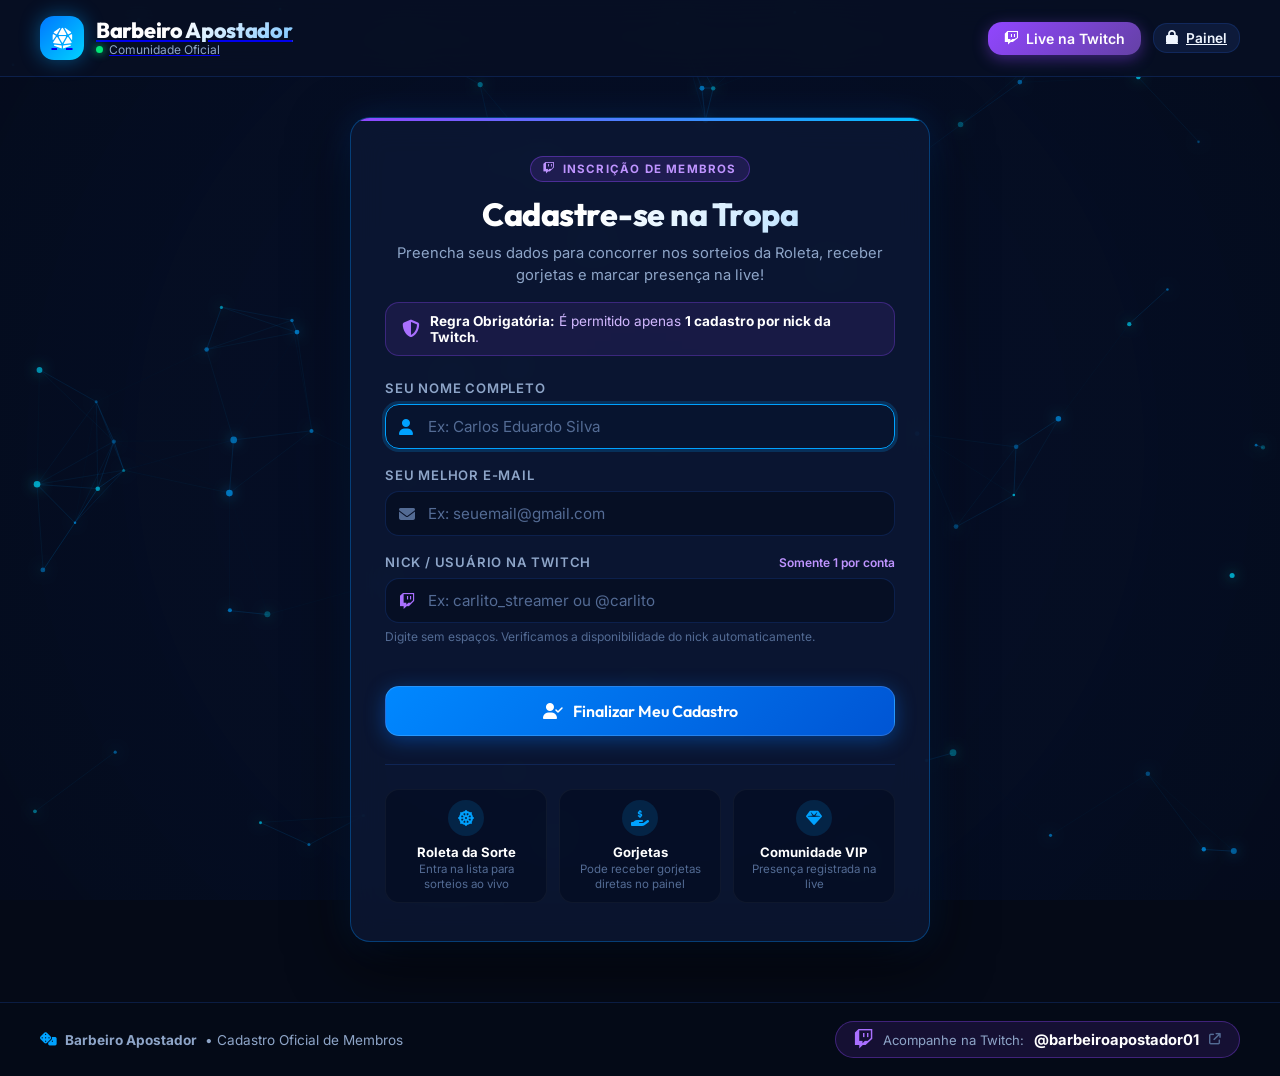
==== membros/index.html @ 8f1a39ca "feat: integracao com Supabase como banco de dados para membros" ====
<!DOCTYPE html>
<html lang="pt-BR">
<head>
  <meta charset="UTF-8" />
  <meta name="viewport" content="width=device-width, initial-scale=1.0" />
  <title>Cadastro de Membros | Barbeiro Apostador</title>
  
  <!-- Fontes do Google: Outfit & Inter -->
  <link rel="preconnect" href="https://fonts.googleapis.com">
  <link rel="preconnect" href="https://fonts.gstatic.com" crossorigin>
  <link href="https://fonts.googleapis.com/css2?family=Inter:wght@400;500;600;700&family=Outfit:wght@500;600;700;800;900&display=swap" rel="stylesheet">
  
  <!-- Ícones FontAwesome -->
  <link rel="stylesheet" href="https://cdnjs.cloudflare.com/ajax/libs/font-awesome/6.5.1/css/all.min.css" />
  
  <!-- Estilos Principais -->
  <link rel="stylesheet" href="../css/style.css" />
</head>
<body class="members-page-body">
  <!-- Canvas de Fundo Animado -->
  <canvas id="bgCanvas"></canvas>
  <canvas id="confettiCanvas"></canvas>

  <div class="members-page-wrapper">
    <!-- Header Simples e Elegante -->
    <header class="members-header">
      <div class="container members-header-content">
        <a href="../index.html" class="logo-area" title="Página Inicial">
          <div class="logo-icon">
            <i class="fa-solid fa-dice-d20"></i>
          </div>
          <div class="logo-text">
            <h1 class="logo-title">Barbeiro Apostador</h1>
            <span class="logo-status"><span class="status-dot"></span> Comunidade Oficial</span>
          </div>
        </a>

        <div class="members-header-actions">
          <a href="https://www.twitch.tv/barbeiroapostador01" target="_blank" rel="noopener noreferrer" class="btn-twitch-nav">
            <i class="fa-brands fa-twitch"></i>
            <span>Live na Twitch</span>
          </a>
          <a href="../index.html" class="btn-secondary btn-sm" title="Acessar painel administrativo">
            <i class="fa-solid fa-lock"></i>
            <span>Painel</span>
          </a>
        </div>
      </div>
    </header>

    <!-- Conteúdo Principal / Card de Cadastro -->
    <main class="container members-main-content">
      <div class="members-card-container">
        
        <div class="glass-card member-register-card">
          <div class="register-header">
            <div class="brand-badge badge-twitch">
              <i class="fa-brands fa-twitch"></i>
              <span>INSCRIÇÃO DE MEMBROS</span>
            </div>
            <h2 class="register-title">Cadastre-se na Tropa</h2>
            <p class="register-subtitle">
              Preencha seus dados para concorrer nos sorteios da Roleta, receber gorjetas e marcar presença na live!
            </p>

            <div class="twitch-rule-notice">
              <i class="fa-solid fa-shield-halved rule-icon"></i>
              <span><strong>Regra Obrigatória:</strong> É permitido apenas <strong>1 cadastro por nick da Twitch</strong>.</span>
            </div>
          </div>

          <!-- Formulário -->
          <form id="memberRegisterForm" class="member-register-form" autocomplete="off">
            <!-- Mensagem de Erro -->
            <div id="registerError" class="login-error hidden" role="alert">
              <i class="fa-solid fa-triangle-exclamation"></i>
              <span id="registerErrorText">Mensagem de erro</span>
            </div>

            <!-- Mensagem de Sucesso -->
            <div id="registerSuccess" class="register-success-box hidden" role="alert">
              <div class="success-icon-badge">
                <i class="fa-solid fa-circle-check"></i>
              </div>
              <div class="success-content">
                <h4>Cadastro Confirmado!</h4>
                <p id="registerSuccessText">Você já está cadastrado na lista de membros do Barbeiro Apostador.</p>
                <div class="registered-details" id="registeredDetails"></div>
              </div>
            </div>

            <!-- Campo Nome -->
            <div class="form-group">
              <label for="memberName">Seu Nome Completo</label>
              <div class="input-wrapper">
                <i class="fa-solid fa-user input-icon"></i>
                <input 
                  type="text" 
                  id="memberName" 
                  name="name" 
                  placeholder="Ex: Carlos Eduardo Silva" 
                  required 
                  autofocus
                />
              </div>
            </div>

            <!-- Campo E-mail -->
            <div class="form-group">
              <label for="memberEmail">Seu Melhor E-mail</label>
              <div class="input-wrapper">
                <i class="fa-solid fa-envelope input-icon"></i>
                <input 
                  type="email" 
                  id="memberEmail" 
                  name="email" 
                  placeholder="Ex: seuemail@gmail.com" 
                  required 
                />
              </div>
            </div>

            <!-- Campo Nick Twitch -->
            <div class="form-group">
              <div class="label-with-tip">
                <label for="memberTwitch">Nick / Usuário na Twitch</label>
                <span class="field-hint">Somente 1 por conta</span>
              </div>
              <div class="input-wrapper">
                <i class="fa-brands fa-twitch input-icon twitch-field-icon"></i>
                <input 
                  type="text" 
                  id="memberTwitch" 
                  name="twitch" 
                  placeholder="Ex: carlito_streamer ou @carlito" 
                  required 
                />
              </div>
              <small class="input-help">Digite sem espaços. Verificamos a disponibilidade do nick automaticamente.</small>
            </div>

            <button type="submit" class="btn-primary btn-block btn-register-action" id="btnSubmitMember">
              <i class="fa-solid fa-user-check"></i>
              <span>Finalizar Meu Cadastro</span>
            </button>
          </form>

          <!-- Vantagens de ser Membro -->
          <div class="member-perks-grid">
            <div class="perk-item">
              <div class="perk-icon"><i class="fa-solid fa-dharmachakra"></i></div>
              <div class="perk-text">
                <strong>Roleta da Sorte</strong>
                <span>Entra na lista para sorteios ao vivo</span>
              </div>
            </div>
            <div class="perk-item">
              <div class="perk-icon"><i class="fa-solid fa-hand-holding-dollar"></i></div>
              <div class="perk-text">
                <strong>Gorjetas</strong>
                <span>Pode receber gorjetas diretas no painel</span>
              </div>
            </div>
            <div class="perk-item">
              <div class="perk-icon"><i class="fa-solid fa-gem"></i></div>
              <div class="perk-text">
                <strong>Comunidade VIP</strong>
                <span>Presença registrada na live</span>
              </div>
            </div>
          </div>

        </div>

      </div>
    </main>

    <!-- Rodapé -->
    <footer class="app-footer">
      <div class="container footer-content">
        <div class="footer-brand">
          <i class="fa-solid fa-dice"></i>
          <strong>Barbeiro Apostador</strong> &bull; Cadastro Oficial de Membros
        </div>
        <div class="footer-twitch">
          <a 
            href="https://www.twitch.tv/barbeiroapostador01" 
            target="_blank" 
            rel="noopener noreferrer" 
            class="twitch-link"
          >
            <i class="fa-brands fa-twitch twitch-icon"></i>
            <span class="twitch-label">Acompanhe na Twitch:</span>
            <span class="twitch-handle">@barbeiroapostador01</span>
            <i class="fa-solid fa-arrow-up-right-from-square external-icon"></i>
          </a>
        </div>
      </div>
    </footer>
  </div>

  <!-- Scripts -->
  <script src="../js/background.js"></script>
  <script src="../js/supabase-config.js"></script>
  <script src="../js/members.js"></script>
  <script>
    document.addEventListener('DOMContentLoaded', async () => {
      const form = document.getElementById('memberRegisterForm');
      const nameInput = document.getElementById('memberName');
      const emailInput = document.getElementById('memberEmail');
      const twitchInput = document.getElementById('memberTwitch');
      const errorBox = document.getElementById('registerError');
      const errorText = document.getElementById('registerErrorText');
      const successBox = document.getElementById('registerSuccess');
      const successText = document.getElementById('registerSuccessText');
      const detailsBox = document.getElementById('registeredDetails');
      const btnSubmit = document.getElementById('btnSubmitMember');

      function showError(msg) {
        if (successBox) successBox.classList.add('hidden');
        if (errorBox && errorText) {
          errorText.textContent = msg;
          errorBox.classList.remove('hidden');
          errorBox.style.animation = 'none';
          errorBox.offsetHeight;
          errorBox.style.animation = null;
        }
      }

      function hideError() {
        if (errorBox) errorBox.classList.add('hidden');
      }

      function showSuccess(member) {
        hideError();
        if (successBox && successText) {
          successText.innerHTML = `Parabéns, <strong>${member.name}</strong>! Seu cadastro foi concluído com sucesso.`;
          detailsBox.innerHTML = `
            <div class="registered-chip">
              <i class="fa-brands fa-twitch"></i> @${member.twitch}
            </div>
            <div class="registered-chip">
              <i class="fa-regular fa-envelope"></i> ${member.email}
            </div>
          `;
          successBox.classList.remove('hidden');
          form.reset();
          twitchInput.classList.remove('input-invalid');
        }
      }

      // Validação em tempo real com debounce
      let twitchCheckDebounce = null;
      twitchInput.addEventListener('input', () => {
        const nick = twitchInput.value.trim().replace(/^@+/, '');
        twitchInput.classList.remove('input-invalid');
        clearTimeout(twitchCheckDebounce);

        if (nick.length >= 2) {
          twitchCheckDebounce = setTimeout(async () => {
            const alreadyExists = await MembersModule.isTwitchNickRegistered(nick);
            if (alreadyExists) {
              showError(`O nick "@${nick}" já foi cadastrado anteriormente.`);
              twitchInput.classList.add('input-invalid');
            } else {
              hideError();
              twitchInput.classList.remove('input-invalid');
            }
          }, 500);
        } else {
          hideError();
        }
      });

      form.addEventListener('submit', async (e) => {
        e.preventDefault();
        hideError();

        const name = nameInput.value;
        const email = emailInput.value;
        const twitch = twitchInput.value;

        btnSubmit.disabled = true;
        btnSubmit.innerHTML = '<i class="fa-solid fa-spinner fa-spin"></i> <span>Cadastrando...</span>';

        const result = await MembersModule.registerMember({ name, email, twitch });

        btnSubmit.disabled = false;
        btnSubmit.innerHTML = '<i class="fa-solid fa-user-check"></i> <span>Finalizar Meu Cadastro</span>';

        if (!result.success) {
          showError(result.message);
          twitchInput.focus();
        } else {
          showSuccess(result.member);
        }
      });
    });
  </script>
</body>
</html>
---- css/style.css ----
/* ==========================================================
   BARBEIRO APOSTADOR - DESIGN SYSTEM & ESTILOS (PALETA AZUL)
   ========================================================== */

:root {
  /* Tons Principais de Azul */
  --bg-dark: #050a17;
  --bg-surface: #0a1329;
  --bg-card: rgba(13, 25, 54, 0.75);
  --bg-card-hover: rgba(18, 36, 78, 0.85);
  --border-color: rgba(30, 80, 180, 0.28);
  --border-glow: rgba(0, 170, 255, 0.6);
  
  /* Cores de Acento Neon & Azul Elétrico */
  --blue-primary: #0077ff;
  --blue-hover: #0060d6;
  --blue-vibrant: #00a2ff;
  --blue-glow: #00d2ff;
  --blue-deep: #08183a;
  
  /* Cores Auxiliares */
  --accent-gold: #ffc400;
  --color-success: #00e676;
  --color-danger: #ff3366;
  --color-danger-hover: #e02454;
  
  /* Tipografia & Contrastes */
  --text-primary: #f0f6ff;
  --text-secondary: #8ea5c8;
  --text-muted: #536b94;
  
  /* Sombras & Brilhos */
  --shadow-card: 0 10px 30px -5px rgba(0, 5, 20, 0.7), 0 0 15px rgba(0, 119, 255, 0.15);
  --shadow-neon: 0 0 20px rgba(0, 162, 255, 0.45);
  --shadow-btn: 0 4px 20px rgba(0, 119, 255, 0.4);
  
  /* Transições & Raios */
  --radius-sm: 8px;
  --radius-md: 14px;
  --radius-lg: 20px;
  --radius-full: 9999px;
  --transition: all 0.25s cubic-bezier(0.4, 0, 0.2, 1);
}

* {
  margin: 0;
  padding: 0;
  box-sizing: border-box;
}

html, body {
  width: 100%;
  min-height: 100vh;
  font-family: 'Inter', -apple-system, BlinkMacSystemFont, 'Segoe UI', Roboto, sans-serif;
  background-color: var(--bg-dark);
  color: var(--text-primary);
  overflow-x: hidden;
  position: relative;
}

h1, h2, h3, h4, .brand-title, .logo-title, .btn-primary, .btn-spin, .stat-val {
  font-family: 'Outfit', sans-serif;
}

/* ================= BACKGROUND CANVAS ================= */
#bgCanvas {
  position: fixed;
  top: 0;
  left: 0;
  width: 100vw;
  height: 100vh;
  z-index: 0;
  pointer-events: none;
  opacity: 0.9;
}

/* ================= CONFETTI CANVAS ================= */
#confettiCanvas {
  position: fixed;
  top: 0;
  left: 0;
  width: 100vw;
  height: 100vh;
  z-index: 9999;
  pointer-events: none;
}

/* ================= UTILITÁRIOS ================= */
.container {
  width: 100%;
  max-width: 1240px;
  margin: 0 auto;
  padding: 0 20px;
}

.hidden {
  display: none !important;
}

.flex-align {
  display: flex;
  align-items: center;
  gap: 12px;
}

.justify-between {
  justify-content: space-between;
}

/* ================= ESTILOS DE BOTÕES ================= */
button {
  cursor: pointer;
  border: none;
  outline: none;
  font-family: inherit;
  transition: var(--transition);
}

.btn-primary {
  background: linear-gradient(135deg, #0088ff 0%, #0055d4 100%);
  color: #ffffff;
  padding: 12px 24px;
  border-radius: var(--radius-md);
  font-weight: 600;
  font-size: 0.95rem;
  display: inline-flex;
  align-items: center;
  justify-content: center;
  gap: 10px;
  box-shadow: var(--shadow-btn);
  border: 1px solid rgba(255, 255, 255, 0.15);
  position: relative;
  overflow: hidden;
}

.btn-primary:hover {
  background: linear-gradient(135deg, #00a2ff 0%, #0066ff 100%);
  box-shadow: 0 6px 25px rgba(0, 162, 255, 0.55);
  transform: translateY(-2px);
}

.btn-primary:active {
  transform: translateY(0);
}

.btn-secondary {
  background: rgba(15, 30, 65, 0.8);
  color: var(--text-primary);
  border: 1px solid var(--border-color);
  padding: 10px 18px;
  border-radius: var(--radius-md);
  font-weight: 600;
  font-size: 0.9rem;
  display: inline-flex;
  align-items: center;
  justify-content: center;
  gap: 8px;
}

.btn-secondary:hover {
  background: rgba(25, 50, 105, 0.9);
  border-color: var(--blue-vibrant);
  color: #fff;
  transform: translateY(-1px);
}

.btn-danger {
  background: linear-gradient(135deg, var(--color-danger) 0%, #b8123c 100%);
  color: #fff;
  padding: 12px 22px;
  border-radius: var(--radius-md);
  font-weight: 600;
  display: inline-flex;
  align-items: center;
  justify-content: center;
  gap: 8px;
  box-shadow: 0 4px 15px rgba(255, 51, 102, 0.35);
}

.btn-danger:hover {
  background: linear-gradient(135deg, #ff4d7a 0%, var(--color-danger) 100%);
  transform: translateY(-2px);
}

.btn-outline-danger {
  background: transparent;
  color: var(--color-danger);
  border: 1px solid rgba(255, 51, 102, 0.4);
  padding: 8px 14px;
  border-radius: var(--radius-sm);
  font-weight: 500;
  font-size: 0.85rem;
  display: inline-flex;
  align-items: center;
  gap: 6px;
}

.btn-outline-danger:hover {
  background: rgba(255, 51, 102, 0.15);
  border-color: var(--color-danger);
}

.btn-block {
  width: 100%;
}

.btn-sm {
  padding: 6px 12px;
  font-size: 0.85rem;
}

/* ================= CAMPOS DE ENTRADA ================= */
.form-group {
  margin-bottom: 18px;
  text-align: left;
}

.form-group label {
  display: block;
  font-size: 0.82rem;
  font-weight: 600;
  text-transform: uppercase;
  letter-spacing: 0.8px;
  color: var(--text-secondary);
  margin-bottom: 8px;
}

.input-wrapper {
  position: relative;
  display: flex;
  align-items: center;
}

.input-wrapper input {
  width: 100%;
  background: rgba(6, 14, 32, 0.7);
  border: 1px solid var(--border-color);
  border-radius: var(--radius-md);
  padding: 12px 16px 12px 42px;
  color: var(--text-primary);
  font-size: 0.95rem;
  font-family: inherit;
  transition: var(--transition);
}

.input-wrapper input:focus {
  outline: none;
  border-color: var(--blue-vibrant);
  box-shadow: 0 0 0 3px rgba(0, 162, 255, 0.2);
  background: rgba(8, 20, 48, 0.85);
}

.input-wrapper input::placeholder {
  color: var(--text-muted);
}

.input-icon {
  position: absolute;
  left: 14px;
  color: var(--text-muted);
  font-size: 1rem;
  pointer-events: none;
  transition: var(--transition);
}

.currency-prefix {
  position: absolute;
  left: 14px;
  color: var(--blue-vibrant);
  font-weight: 700;
  font-size: 0.95rem;
  pointer-events: none;
}

.input-wrapper input:focus + .input-icon,
.input-wrapper:focus-within .input-icon {
  color: var(--blue-vibrant);
}

#password {
  padding-right: 48px;
}

.toggle-password {
  position: absolute;
  right: 10px;
  background: rgba(0, 119, 255, 0.15);
  border: 1px solid rgba(0, 170, 255, 0.35);
  color: var(--blue-glow);
  width: 32px;
  height: 32px;
  border-radius: var(--radius-sm);
  display: flex;
  align-items: center;
  justify-content: center;
  font-size: 0.95rem;
  cursor: pointer;
  transition: var(--transition);
  z-index: 5;
}

.toggle-password:hover {
  background: rgba(0, 140, 255, 0.3);
  border-color: var(--blue-vibrant);
  color: #ffffff;
  box-shadow: 0 0 10px rgba(0, 162, 255, 0.5);
  transform: scale(1.05);
}

.toggle-password:active {
  transform: scale(0.95);
}

/* ================= TELA DE LOGIN ================= */
.login-overlay {
  position: fixed;
  inset: 0;
  z-index: 1000;
  display: flex;
  align-items: center;
  justify-content: center;
  padding: 20px;
  background: radial-gradient(circle at center, rgba(8, 22, 54, 0.85) 0%, rgba(3, 7, 18, 0.96) 100%);
  backdrop-filter: blur(14px);
  opacity: 0;
  pointer-events: none;
  transition: opacity 0.4s ease;
}

.login-overlay.active {
  opacity: 1;
  pointer-events: all;
}

.login-card {
  width: 100%;
  max-width: 440px;
  background: rgba(10, 20, 44, 0.88);
  border: 1px solid rgba(0, 140, 255, 0.35);
  border-radius: var(--radius-lg);
  padding: 38px 32px;
  box-shadow: 0 20px 50px rgba(0, 0, 0, 0.7), 0 0 30px rgba(0, 119, 255, 0.2);
  position: relative;
  overflow: hidden;
  animation: cardFadeIn 0.5s cubic-bezier(0.16, 1, 0.3, 1);
}

.login-card::before {
  content: '';
  position: absolute;
  top: 0;
  left: 0;
  right: 0;
  height: 3px;
  background: linear-gradient(90deg, #0055ff, #00d2ff, #0055ff);
  background-size: 200% 100%;
  animation: gradientShift 3s linear infinite;
}

@keyframes gradientShift {
  0% { background-position: 0% 50%; }
  100% { background-position: 200% 50%; }
}

@keyframes cardFadeIn {
  from {
    opacity: 0;
    transform: translateY(20px) scale(0.97);
  }
  to {
    opacity: 1;
    transform: translateY(0) scale(1);
  }
}

.login-header {
  text-align: center;
  margin-bottom: 28px;
}

.brand-badge {
  display: inline-flex;
  align-items: center;
  gap: 6px;
  background: rgba(0, 140, 255, 0.12);
  border: 1px solid rgba(0, 170, 255, 0.3);
  padding: 5px 12px;
  border-radius: var(--radius-full);
  color: var(--blue-glow);
  font-size: 0.72rem;
  font-weight: 700;
  letter-spacing: 1.2px;
  margin-bottom: 12px;
}

.brand-title {
  font-size: 1.9rem;
  font-weight: 800;
  letter-spacing: -0.5px;
  background: linear-gradient(135deg, #ffffff 30%, #7ec6ff 100%);
  -webkit-background-clip: text;
  -webkit-text-fill-color: transparent;
  margin-bottom: 6px;
}

.brand-subtitle {
  color: var(--text-secondary);
  font-size: 0.88rem;
  line-height: 1.4;
}

.login-error {
  display: flex;
  align-items: center;
  gap: 8px;
  background: rgba(255, 51, 102, 0.12);
  border: 1px solid rgba(255, 51, 102, 0.4);
  color: #ff6b8b;
  padding: 10px 14px;
  border-radius: var(--radius-sm);
  font-size: 0.85rem;
  margin-bottom: 18px;
  animation: shake 0.35s ease-in-out;
}

@keyframes shake {
  0%, 100% { transform: translateX(0); }
  25% { transform: translateX(-6px); }
  75% { transform: translateX(6px); }
}

/* ================= APLICAÇÃO PRINCIPAL ================= */
.main-app {
  position: relative;
  z-index: 10;
  min-height: 100vh;
  display: flex;
  flex-direction: column;
}

/* HEADER */
.app-header {
  background: rgba(8, 16, 36, 0.85);
  backdrop-filter: blur(16px);
  border-bottom: 1px solid var(--border-color);
  position: sticky;
  top: 0;
  z-index: 100;
}

.header-content {
  height: 76px;
  display: flex;
  align-items: center;
  justify-content: space-between;
  gap: 20px;
}

.logo-area {
  display: flex;
  align-items: center;
  gap: 12px;
}

.logo-icon {
  width: 44px;
  height: 44px;
  background: linear-gradient(135deg, #0077ff, #00d2ff);
  border-radius: var(--radius-md);
  display: flex;
  align-items: center;
  justify-content: center;
  font-size: 1.3rem;
  color: #fff;
  box-shadow: var(--shadow-neon);
}

.logo-title {
  font-size: 1.35rem;
  font-weight: 800;
  letter-spacing: -0.3px;
  background: linear-gradient(135deg, #ffffff 40%, #7ec6ff 100%);
  -webkit-background-clip: text;
  -webkit-text-fill-color: transparent;
  line-height: 1.1;
}

.logo-status {
  font-size: 0.75rem;
  color: var(--text-secondary);
  display: flex;
  align-items: center;
  gap: 6px;
}

.status-dot {
  width: 7px;
  height: 7px;
  border-radius: 50%;
  background-color: var(--color-success);
  box-shadow: 0 0 8px var(--color-success);
}

/* TABS */
.nav-tabs {
  display: flex;
  background: rgba(4, 10, 24, 0.7);
  padding: 5px;
  border-radius: var(--radius-full);
  border: 1px solid var(--border-color);
  gap: 6px;
}

.tab-btn {
  display: flex;
  align-items: center;
  gap: 9px;
  padding: 9px 20px;
  border-radius: var(--radius-full);
  background: transparent;
  color: var(--text-secondary);
  font-weight: 600;
  font-size: 0.9rem;
}

.tab-btn:hover {
  color: #fff;
  background: rgba(255, 255, 255, 0.04);
}

.tab-btn.active {
  background: linear-gradient(135deg, #006ce6, #00a2ff);
  color: #ffffff;
  box-shadow: 0 4px 15px rgba(0, 136, 255, 0.45);
}

.tab-btn .badge {
  background: rgba(0, 0, 0, 0.35);
  font-size: 0.72rem;
  padding: 2px 7px;
  border-radius: var(--radius-full);
  color: #fff;
}

.tab-btn.active .badge {
  background: rgba(255, 255, 255, 0.25);
}

.btn-logout {
  background: rgba(255, 255, 255, 0.05);
  border: 1px solid var(--border-color);
  color: var(--text-secondary);
  padding: 9px 16px;
  border-radius: var(--radius-md);
  font-size: 0.88rem;
  font-weight: 600;
  display: flex;
  align-items: center;
  gap: 8px;
}

.btn-logout:hover {
  background: rgba(255, 51, 102, 0.15);
  border-color: var(--color-danger);
  color: #ff6b8b;
}

/* ================= CONTEÚDO PRINCIPAL DAS ABAS ================= */
.app-main {
  flex: 1;
  padding-top: 32px;
  padding-bottom: 48px;
}

.tab-pane {
  display: none;
  animation: fadeInPane 0.3s ease;
}

.tab-pane.active {
  display: block;
}

@keyframes fadeInPane {
  from { opacity: 0; transform: translateY(8px); }
  to { opacity: 1; transform: translateY(0); }
}

/* GLASS CARD PADRÃO */
.glass-card {
  background: var(--bg-card);
  backdrop-filter: blur(16px);
  border: 1px solid var(--border-color);
  border-radius: var(--radius-lg);
  padding: 26px;
  box-shadow: var(--shadow-card);
  transition: var(--transition);
}

.glass-card:hover {
  border-color: rgba(0, 162, 255, 0.35);
}

.card-header {
  display: flex;
  align-items: center;
  gap: 14px;
  margin-bottom: 22px;
}

.card-header h2 {
  font-size: 1.25rem;
  font-weight: 700;
  color: #fff;
  line-height: 1.2;
}

.card-header p {
  font-size: 0.82rem;
  color: var(--text-secondary);
  margin-top: 2px;
}

.header-icon {
  width: 42px;
  height: 42px;
  background: rgba(0, 119, 255, 0.18);
  border: 1px solid rgba(0, 162, 255, 0.35);
  border-radius: var(--radius-md);
  display: flex;
  align-items: center;
  justify-content: center;
  color: var(--blue-glow);
  font-size: 1.2rem;
  flex-shrink: 0;
}

/* ================= ABA 1: GORJETAS LAYOUT ================= */
.tips-layout {
  display: grid;
  grid-template-columns: 380px 1fr;
  gap: 24px;
  align-items: start;
}

.tip-form {
  margin-bottom: 22px;
}

.stats-grid {
  display: grid;
  grid-template-columns: 1fr 1fr;
  gap: 12px;
  margin-bottom: 20px;
}

.stat-card {
  background: rgba(6, 14, 34, 0.7);
  border: 1px solid var(--border-color);
  border-radius: var(--radius-md);
  padding: 14px;
  display: flex;
  flex-direction: column;
  gap: 4px;
}

.stat-card:first-child {
  grid-column: span 2;
  background: linear-gradient(135deg, rgba(0, 90, 200, 0.25) 0%, rgba(6, 14, 34, 0.7) 100%);
  border-color: rgba(0, 162, 255, 0.4);
}

.stat-label {
  font-size: 0.75rem;
  font-weight: 600;
  color: var(--text-secondary);
  text-transform: uppercase;
  letter-spacing: 0.5px;
}

.stat-val {
  font-size: 1.35rem;
  font-weight: 800;
  color: #fff;
}

.stat-money {
  color: var(--color-success);
  font-size: 1.6rem;
  text-shadow: 0 0 15px rgba(0, 230, 118, 0.3);
}

.stat-highlight {
  color: var(--accent-gold);
}

.tip-quick-actions {
  border-top: 1px solid var(--border-color);
  padding-top: 18px;
}

/* TABELA DE GORJETAS */
.table-responsive {
  max-height: 480px;
  overflow-y: auto;
  border-radius: var(--radius-md);
  border: 1px solid var(--border-color);
  background: rgba(5, 12, 28, 0.6);
}

.tips-table {
  width: 100%;
  border-collapse: collapse;
  text-align: left;
}

.tips-table th {
  background: rgba(10, 22, 50, 0.95);
  padding: 14px 16px;
  font-size: 0.78rem;
  font-weight: 700;
  color: var(--text-secondary);
  text-transform: uppercase;
  letter-spacing: 0.6px;
  position: sticky;
  top: 0;
  z-index: 2;
  border-bottom: 1px solid var(--border-color);
}

.tips-table td {
  padding: 14px 16px;
  font-size: 0.92rem;
  border-bottom: 1px solid rgba(30, 80, 180, 0.15);
  color: var(--text-primary);
}

.tips-table tr:hover td {
  background: rgba(0, 140, 255, 0.08);
}

.tips-table .tip-row-index {
  color: var(--text-muted);
  font-weight: 600;
  width: 40px;
}

.tips-table .tip-person-name {
  font-weight: 600;
  color: #fff;
}

.tips-table .tip-value-col {
  color: var(--color-success);
  font-weight: 700;
  font-family: 'Outfit', sans-serif;
  font-size: 1rem;
}

.tips-table .tip-time-col {
  color: var(--text-secondary);
  font-size: 0.82rem;
}

.tips-table .btn-delete-tip {
  background: transparent;
  color: var(--text-muted);
  width: 32px;
  height: 32px;
  border-radius: var(--radius-sm);
  display: inline-flex;
  align-items: center;
  justify-content: center;
  transition: var(--transition);
}

.tips-table .btn-delete-tip:hover {
  background: rgba(255, 51, 102, 0.2);
  color: var(--color-danger);
}

.text-right {
  text-align: right;
}

/* ESTADO VAZIO */
.empty-state {
  text-align: center;
  padding: 48px 24px;
  color: var(--text-secondary);
}

.empty-state .empty-icon {
  font-size: 2.8rem;
  color: var(--text-muted);
  margin-bottom: 14px;
}

.empty-state h3 {
  font-size: 1.15rem;
  color: #fff;
  margin-bottom: 6px;
}

.empty-state p {
  font-size: 0.88rem;
  max-width: 340px;
  margin: 0 auto;
}

.empty-state.small {
  padding: 32px 16px;
}

.empty-state.small .empty-icon {
  font-size: 2rem;
  margin-bottom: 8px;
}

/* ================= ABA 2: ROLETA DA SORTE ================= */
.roulette-layout {
  display: grid;
  grid-template-columns: 1fr 400px;
  gap: 28px;
  align-items: start;
}

.wheel-stage-card {
  display: flex;
  flex-direction: column;
  align-items: center;
  padding: 36px 24px;
}

.wheel-stage-header {
  text-align: center;
  margin-bottom: 24px;
}

.wheel-stage-header h2 {
  font-size: 1.6rem;
  font-weight: 800;
  color: #fff;
  background: linear-gradient(135deg, #ffffff 40%, #82c8ff 100%);
  -webkit-background-clip: text;
  -webkit-text-fill-color: transparent;
}

.wheel-stage-header p {
  color: var(--text-secondary);
  font-size: 0.9rem;
}

.wheel-wrapper {
  position: relative;
  width: 480px;
  height: 480px;
  margin: 0 auto 28px;
  display: flex;
  align-items: center;
  justify-content: center;
}

#rouletteCanvas {
  border-radius: 50%;
  box-shadow: 0 0 50px rgba(0, 119, 255, 0.4), 0 0 0 8px rgba(10, 30, 70, 0.85);
  background: #060e22;
  transition: transform 0.1s ease-out;
}

/* PONTEIRO / MARCADOR DA ROLETA */
.wheel-pointer-container {
  position: absolute;
  top: -12px;
  left: 50%;
  transform: translateX(-50%);
  z-index: 25;
  filter: drop-shadow(0 4px 10px rgba(0, 0, 0, 0.6));
}

.wheel-pointer {
  width: 0;
  height: 0;
  border-left: 18px solid transparent;
  border-right: 18px solid transparent;
  border-top: 36px solid #ffcc00;
  position: relative;
  transition: transform 0.08s ease;
}

.wheel-pointer::after {
  content: '';
  position: absolute;
  top: -36px;
  left: -8px;
  width: 16px;
  height: 16px;
  background: #ffffff;
  border-radius: 50%;
  box-shadow: 0 0 10px #ffcc00;
}

.wheel-pointer.hit {
  transform: scale(1.15) rotate(8deg);
}

/* HUB CENTRAL DA ROLETA */
.wheel-center-hub {
  position: absolute;
  width: 90px;
  height: 90px;
  border-radius: 50%;
  background: radial-gradient(circle, #0099ff 0%, #0044bb 70%, #031844 100%);
  border: 4px solid #ffffff;
  box-shadow: 0 0 25px rgba(0, 150, 255, 0.8), inset 0 0 10px rgba(0, 0, 0, 0.5);
  color: #fff;
  font-weight: 800;
  font-size: 0.8rem;
  letter-spacing: 1px;
  display: flex;
  flex-direction: column;
  align-items: center;
  justify-content: center;
  gap: 2px;
  z-index: 20;
}

.wheel-center-hub:hover {
  transform: scale(1.06);
  box-shadow: 0 0 35px rgba(0, 190, 255, 1);
}

.wheel-center-hub:active {
  transform: scale(0.96);
}

/* CONTROLES DA ROLETA */
.wheel-controls {
  display: flex;
  align-items: center;
  gap: 16px;
  width: 100%;
  max-width: 440px;
}

.btn-spin {
  flex: 1;
  background: linear-gradient(135deg, #0088ff 0%, #0050d0 100%);
  color: #ffffff;
  padding: 16px 28px;
  border-radius: var(--radius-md);
  font-size: 1.15rem;
  font-weight: 800;
  letter-spacing: 1px;
  display: flex;
  align-items: center;
  justify-content: center;
  gap: 12px;
  box-shadow: 0 0 30px rgba(0, 136, 255, 0.5);
  border: 1px solid rgba(255, 255, 255, 0.3);
  text-transform: uppercase;
}

.btn-spin:hover:not(:disabled) {
  background: linear-gradient(135deg, #00aaff 0%, #0066ff 100%);
  box-shadow: 0 0 40px rgba(0, 170, 255, 0.75);
  transform: translateY(-2px);
}

.btn-spin:disabled {
  opacity: 0.6;
  cursor: not-allowed;
  filter: grayscale(0.5);
}

.btn-spin .spin-icon {
  font-size: 1.3rem;
}

/* PAINEL DE PARTICIPANTES */
.wheel-participants-card {
  display: flex;
  flex-direction: column;
  height: 100%;
  min-height: 560px;
}

.add-participant-form {
  display: flex;
  gap: 8px;
  margin-bottom: 12px;
}

.add-participant-form .input-wrapper {
  flex: 1;
}

.add-participant-form button {
  width: 46px;
  height: 46px;
  padding: 0;
  border-radius: var(--radius-md);
  font-size: 1.1rem;
}

.sync-banner {
  margin-bottom: 18px;
}

.sync-banner-btn {
  width: 100%;
  background: rgba(0, 119, 255, 0.12);
  border: 1px dashed rgba(0, 162, 255, 0.4);
  color: var(--blue-glow);
  padding: 10px 14px;
  border-radius: var(--radius-md);
  font-size: 0.82rem;
  font-weight: 600;
  display: flex;
  align-items: center;
  justify-content: center;
  gap: 8px;
}

.sync-banner-btn:hover {
  background: rgba(0, 119, 255, 0.22);
  border-color: var(--blue-glow);
}

.participants-section-header {
  display: flex;
  justify-content: space-between;
  align-items: center;
  font-size: 0.82rem;
  color: var(--text-secondary);
  margin-bottom: 12px;
  padding-bottom: 8px;
  border-bottom: 1px solid var(--border-color);
}

.participants-section-header strong {
  color: #fff;
}

.info-tip {
  font-size: 0.75rem;
  color: var(--text-muted);
}

.participants-list {
  display: flex;
  flex-direction: column;
  gap: 8px;
  max-height: 380px;
  overflow-y: auto;
  padding-right: 4px;
  flex: 1;
}

.participant-chip {
  display: flex;
  align-items: center;
  justify-content: space-between;
  background: rgba(7, 16, 38, 0.8);
  border: 1px solid var(--border-color);
  padding: 10px 14px;
  border-radius: var(--radius-md);
  transition: var(--transition);
  animation: slideIn 0.2s ease;
}

@keyframes slideIn {
  from { opacity: 0; transform: translateX(-8px); }
  to { opacity: 1; transform: translateX(0); }
}

.participant-chip:hover {
  border-color: var(--blue-vibrant);
  background: rgba(12, 26, 60, 0.9);
}

.chip-name {
  font-weight: 600;
  font-size: 0.92rem;
  color: #fff;
  display: flex;
  align-items: center;
  gap: 10px;
}

.chip-color-dot {
  width: 10px;
  height: 10px;
  border-radius: 50%;
  flex-shrink: 0;
  box-shadow: 0 0 6px currentColor;
}

.btn-remove-participant {
  background: transparent;
  color: var(--text-muted);
  width: 26px;
  height: 26px;
  border-radius: 50%;
  display: flex;
  align-items: center;
  justify-content: center;
  font-size: 0.85rem;
  transition: var(--transition);
}

.btn-remove-participant:hover {
  background: rgba(255, 51, 102, 0.2);
  color: var(--color-danger);
}

/* ================= MODAL DO VENCEDOR ================= */
.modal-overlay {
  position: fixed;
  inset: 0;
  z-index: 2000;
  background: rgba(2, 6, 16, 0.88);
  backdrop-filter: blur(12px);
  display: flex;
  align-items: center;
  justify-content: center;
  padding: 20px;
}

.modal-card {
  position: relative;
  width: 100%;
  max-width: 460px;
  background: radial-gradient(circle at top, rgba(16, 36, 80, 0.95) 0%, rgba(6, 14, 34, 0.98) 100%);
  border: 2px solid var(--blue-glow);
  border-radius: var(--radius-lg);
  padding: 40px 30px 32px;
  text-align: center;
  box-shadow: 0 0 50px rgba(0, 162, 255, 0.45);
  animation: popWinner 0.4s cubic-bezier(0.175, 0.885, 0.32, 1.275);
}

@keyframes popWinner {
  0% { transform: scale(0.6); opacity: 0; }
  100% { transform: scale(1); opacity: 1; }
}

.trophy-badge {
  width: 74px;
  height: 74px;
  background: linear-gradient(135deg, #ffc800 0%, #ff8c00 100%);
  border-radius: 50%;
  display: flex;
  align-items: center;
  justify-content: center;
  font-size: 2.2rem;
  color: #fff;
  margin: -65px auto 16px;
  box-shadow: 0 0 30px rgba(255, 200, 0, 0.6);
  border: 4px solid #060e22;
}

.winner-subtitle {
  display: inline-block;
  font-size: 0.8rem;
  font-weight: 800;
  letter-spacing: 2px;
  color: var(--blue-glow);
  margin-bottom: 8px;
}

.winner-name {
  font-size: 2.3rem;
  font-weight: 900;
  color: #ffffff;
  text-shadow: 0 0 20px rgba(0, 162, 255, 0.7);
  margin-bottom: 8px;
  word-break: break-word;
}

.winner-desc {
  color: var(--text-secondary);
  font-size: 0.9rem;
  margin-bottom: 26px;
}

.modal-actions {
  display: flex;
  gap: 12px;
}

.modal-actions button {
  flex: 1;
}

/* ================= RODAPÉ DA TWITCH ================= */
.app-footer {
  background: rgba(5, 11, 24, 0.92);
  border-top: 1px solid var(--border-color);
  padding: 18px 0;
  margin-top: auto;
  position: relative;
  z-index: 100;
}

.footer-content {
  display: flex;
  align-items: center;
  justify-content: space-between;
  flex-wrap: wrap;
  gap: 16px;
}

.footer-brand {
  font-size: 0.85rem;
  color: var(--text-secondary);
  display: flex;
  align-items: center;
  gap: 8px;
}

.footer-brand i {
  color: var(--blue-vibrant);
}

.footer-twitch {
  display: flex;
  align-items: center;
}

.twitch-link {
  display: inline-flex;
  align-items: center;
  gap: 10px;
  background: rgba(145, 71, 255, 0.12);
  border: 1px solid rgba(145, 71, 255, 0.35);
  padding: 8px 18px;
  border-radius: var(--radius-full);
  text-decoration: none;
  color: #fff;
  transition: var(--transition);
}

.twitch-link:hover {
  background: rgba(145, 71, 255, 0.25);
  border-color: #9146ff;
  box-shadow: 0 0 20px rgba(145, 71, 255, 0.45);
  transform: translateY(-2px);
}

.twitch-icon {
  color: #a970ff;
  font-size: 1.2rem;
}

.twitch-label {
  font-size: 0.82rem;
  color: var(--text-secondary);
}

.twitch-handle {
  font-weight: 700;
  color: #ffffff;
  font-size: 0.92rem;
}

.external-icon {
  font-size: 0.72rem;
  color: var(--text-muted);
}

/* SCROLLBAR ESTILIZADA */
::-webkit-scrollbar {
  width: 7px;
  height: 7px;
}

::-webkit-scrollbar-track {
  background: rgba(3, 7, 18, 0.5);
}

::-webkit-scrollbar-thumb {
  background: rgba(30, 80, 180, 0.4);
  border-radius: 4px;
}

::-webkit-scrollbar-thumb:hover {
  background: var(--blue-vibrant);
}

/* ================= RESPONSIVIDADE ================= */
@media (max-width: 1024px) {
  .tips-layout {
    grid-template-columns: 1fr;
  }
  
  .roulette-layout {
    grid-template-columns: 1fr;
  }
  
  .wheel-participants-card {
    min-height: auto;
  }
}

@media (max-width: 768px) {
  .header-content {
    height: auto;
    padding: 12px 16px;
    flex-wrap: wrap;
  }

  .nav-tabs {
    order: 3;
    width: 100%;
    justify-content: center;
  }

  .hide-mobile {
    display: none;
  }

  .wheel-wrapper {
    width: 320px;
    height: 320px;
  }

  #rouletteCanvas {
    width: 320px !important;
    height: 320px !important;
  }

  .wheel-center-hub {
    width: 70px;
    height: 70px;
    font-size: 0.72rem;
  }

  .footer-content {
    flex-direction: column;
    text-align: center;
    justify-content: center;
  }
}

/* ==========================================================
   ESTILOS DA ABA DE MEMBROS CADASTRADOS & PÁGINA /MEMBROS
   ========================================================== */

/* Link na tela de login */
.login-footer-link {
  margin-top: 20px;
  padding-top: 16px;
  border-top: 1px solid rgba(30, 80, 180, 0.2);
  display: flex;
  align-items: center;
  justify-content: center;
  gap: 8px;
  font-size: 0.85rem;
  color: var(--text-secondary);
}

.login-footer-link .link-highlight {
  color: var(--blue-vibrant);
  text-decoration: none;
  font-weight: 600;
  display: inline-flex;
  align-items: center;
  gap: 6px;
  transition: var(--transition);
}

.login-footer-link .link-highlight:hover {
  color: #fff;
  text-shadow: 0 0 10px rgba(0, 162, 255, 0.6);
}

/* Layout da aba de membros */
.members-dashboard-layout {
  display: flex;
  flex-direction: column;
  gap: 24px;
}

.members-header-card {
  display: flex;
  flex-direction: column;
  gap: 20px;
}

.members-header-top {
  display: flex;
  align-items: center;
  justify-content: space-between;
  gap: 20px;
  flex-wrap: wrap;
}

.members-title-group {
  display: flex;
  align-items: center;
  gap: 14px;
}

.members-title-group h2 {
  font-size: 1.5rem;
  font-weight: 700;
  color: #fff;
  margin-bottom: 4px;
}

.members-title-group p {
  font-size: 0.88rem;
  color: var(--text-secondary);
}

.link-route {
  color: var(--blue-vibrant);
  text-decoration: none;
  font-weight: 600;
}

.link-route:hover {
  text-decoration: underline;
  color: #fff;
}

.members-actions-group {
  display: flex;
  align-items: center;
  gap: 12px;
  flex-wrap: wrap;
}

/* Barra de ferramentas da aba de membros */
.members-toolbar {
  display: flex;
  align-items: center;
  justify-content: space-between;
  gap: 16px;
  padding-top: 16px;
  border-top: 1px solid var(--border-color);
  flex-wrap: wrap;
}

.search-wrapper {
  flex: 1;
  min-width: 280px;
  max-width: 520px;
  position: relative;
}

.btn-clear-search {
  position: absolute;
  right: 12px;
  background: transparent;
  color: var(--text-muted);
  font-size: 0.9rem;
  padding: 4px;
  display: flex;
  align-items: center;
  justify-content: center;
  border-radius: 50%;
}

.btn-clear-search:hover {
  color: #fff;
}

.members-stats-chips {
  display: flex;
  align-items: center;
  gap: 12px;
  flex-wrap: wrap;
}

.stat-chip {
  background: rgba(4, 10, 24, 0.7);
  border: 1px solid var(--border-color);
  padding: 8px 16px;
  border-radius: var(--radius-full);
  display: flex;
  align-items: center;
  gap: 8px;
  font-size: 0.88rem;
  color: var(--text-secondary);
}

.chip-value {
  color: var(--blue-vibrant);
  font-size: 1rem;
  font-family: 'Outfit', sans-serif;
}

/* Grid de Cards dos Membros */
.members-cards-grid {
  display: grid;
  grid-template-columns: repeat(auto-fill, minmax(320px, 1fr));
  gap: 20px;
}

/* Card Individual do Membro */
.member-card {
  display: flex;
  flex-direction: column;
  justify-content: space-between;
  gap: 18px;
  padding: 22px;
  border-radius: var(--radius-lg);
  position: relative;
  overflow: hidden;
  transition: transform 0.25s cubic-bezier(0.16, 1, 0.3, 1), box-shadow 0.25s ease, border-color 0.25s ease;
}

.member-card::before {
  content: '';
  position: absolute;
  top: 0;
  left: 0;
  right: 0;
  height: 2px;
  background: linear-gradient(90deg, #9146ff, #00d2ff);
  opacity: 0.6;
}

.member-card:hover {
  transform: translateY(-4px);
  border-color: rgba(0, 162, 255, 0.5);
  box-shadow: 0 14px 35px rgba(0, 5, 20, 0.8), 0 0 20px rgba(0, 162, 255, 0.25);
}

.member-card-header {
  display: flex;
  align-items: center;
  gap: 14px;
}

.member-avatar {
  width: 48px;
  height: 48px;
  border-radius: 50%;
  background: linear-gradient(135deg, #0d2866 0%, #1e4599 100%);
  border: 2px solid rgba(0, 170, 255, 0.4);
  display: flex;
  align-items: center;
  justify-content: center;
  color: #fff;
  font-weight: 800;
  font-size: 1.05rem;
  font-family: 'Outfit', sans-serif;
  box-shadow: 0 0 12px rgba(0, 136, 255, 0.3);
  flex-shrink: 0;
}

.member-header-info {
  display: flex;
  flex-direction: column;
  gap: 4px;
  overflow: hidden;
}

.member-name {
  font-size: 1.15rem;
  font-weight: 700;
  color: #fff;
  white-space: nowrap;
  overflow: hidden;
  text-overflow: ellipsis;
}

.member-twitch-badge {
  display: inline-flex;
  align-items: center;
  gap: 6px;
  background: rgba(145, 70, 255, 0.15);
  border: 1px solid rgba(145, 70, 255, 0.4);
  color: #bf94ff;
  padding: 3px 9px;
  border-radius: var(--radius-full);
  font-size: 0.78rem;
  font-weight: 600;
  text-decoration: none;
  width: fit-content;
  transition: var(--transition);
}

.member-twitch-badge:hover {
  background: rgba(145, 70, 255, 0.3);
  color: #ffffff;
  box-shadow: 0 0 10px rgba(145, 70, 255, 0.5);
}

.twitch-card-ext {
  font-size: 0.65rem;
  opacity: 0.7;
}

/* Corpo do card de membro */
.member-card-body {
  display: flex;
  flex-direction: column;
  gap: 8px;
  padding: 12px 14px;
  background: rgba(4, 10, 26, 0.5);
  border-radius: var(--radius-md);
  border: 1px solid rgba(255, 255, 255, 0.04);
}

.member-info-row {
  display: flex;
  align-items: center;
  gap: 10px;
  font-size: 0.84rem;
  color: var(--text-secondary);
  overflow: hidden;
}

.info-row-icon {
  color: var(--blue-vibrant);
  font-size: 0.9rem;
  flex-shrink: 0;
}

.info-row-text {
  white-space: nowrap;
  overflow: hidden;
  text-overflow: ellipsis;
}

/* Ações no Card */
.member-card-actions {
  display: grid;
  grid-template-columns: 1fr auto;
  gap: 10px;
  padding-top: 4px;
}

.btn-action-tip {
  background: linear-gradient(135deg, rgba(0, 162, 255, 0.25) 0%, rgba(0, 119, 255, 0.35) 100%);
  border: 1px solid rgba(0, 170, 255, 0.4);
  color: #d6ecff;
  padding: 9px 14px;
  border-radius: var(--radius-md);
  font-weight: 600;
  font-size: 0.88rem;
  display: inline-flex;
  align-items: center;
  justify-content: center;
  gap: 8px;
  transition: var(--transition);
}

.btn-action-tip:hover {
  background: linear-gradient(135deg, #0077ff 0%, #00bfff 100%);
  color: #fff;
  border-color: #00d2ff;
  box-shadow: 0 4px 15px rgba(0, 162, 255, 0.4);
  transform: translateY(-1px);
}

.btn-action-delete {
  background: rgba(255, 51, 102, 0.08);
  border: 1px solid rgba(255, 51, 102, 0.3);
  color: #ff6b8b;
  padding: 9px 14px;
  border-radius: var(--radius-md);
  font-weight: 600;
  font-size: 0.88rem;
  display: inline-flex;
  align-items: center;
  justify-content: center;
  gap: 6px;
  transition: var(--transition);
}

.btn-action-delete:hover {
  background: rgba(255, 51, 102, 0.2);
  border-color: var(--color-danger);
  color: #fff;
  box-shadow: 0 2px 10px rgba(255, 51, 102, 0.3);
  transform: translateY(-1px);
}

/* Card Vazio de Membros */
.empty-members-card {
  text-align: center;
  padding: 48px 24px;
  display: flex;
  flex-direction: column;
  align-items: center;
  gap: 14px;
}

.empty-members-card .empty-icon {
  font-size: 3rem;
  color: #9146ff;
  text-shadow: 0 0 20px rgba(145, 70, 255, 0.5);
  margin-bottom: 4px;
}

.empty-members-card h3 {
  font-size: 1.4rem;
  color: #fff;
}

.empty-members-card p {
  color: var(--text-secondary);
  font-size: 0.95rem;
  max-width: 480px;
  line-height: 1.5;
}

.empty-members-card code {
  background: rgba(0, 140, 255, 0.15);
  color: var(--blue-vibrant);
  padding: 2px 8px;
  border-radius: 4px;
  font-family: inherit;
  font-weight: 600;
}

.empty-actions {
  display: flex;
  align-items: center;
  gap: 12px;
  margin-top: 10px;
  flex-wrap: wrap;
  justify-content: center;
}

/* ================= MODAL: DAR GORJETA AO MEMBRO ================= */
.modal-tip-card {
  max-width: 460px;
}

.modal-header-simple {
  display: flex;
  align-items: center;
  justify-content: space-between;
  margin-bottom: 12px;
}

.tip-modal-badge {
  width: 42px;
  height: 42px;
  border-radius: 50%;
  background: rgba(0, 162, 255, 0.15);
  border: 1px solid rgba(0, 170, 255, 0.35);
  color: var(--blue-vibrant);
  display: flex;
  align-items: center;
  justify-content: center;
  font-size: 1.2rem;
}

.btn-close-modal {
  background: transparent;
  color: var(--text-muted);
  font-size: 1.2rem;
  padding: 6px;
  border-radius: var(--radius-sm);
}

.btn-close-modal:hover {
  color: #fff;
}

.modal-tip-title {
  font-size: 1.5rem;
  font-weight: 800;
  color: #fff;
  margin-bottom: 4px;
}

.modal-tip-subtitle {
  font-size: 0.88rem;
  color: var(--text-secondary);
  margin-bottom: 20px;
}

.modal-twitch-tag {
  color: #bf94ff;
  font-weight: 600;
}

.tip-value-label {
  display: block;
  font-size: 0.82rem;
  font-weight: 600;
  text-transform: uppercase;
  letter-spacing: 0.8px;
  color: var(--text-secondary);
  margin-bottom: 8px;
}

.mb-3 {
  margin-bottom: 14px;
}

.quick-values-label {
  font-size: 0.78rem;
  color: var(--text-muted);
  text-transform: uppercase;
  letter-spacing: 0.6px;
  margin-bottom: 8px;
}

.quick-value-chips {
  display: flex;
  gap: 8px;
  margin-bottom: 24px;
  flex-wrap: wrap;
}

.quick-val-btn {
  flex: 1;
  min-width: 60px;
  background: rgba(10, 24, 56, 0.8);
  border: 1px solid var(--border-color);
  color: var(--text-secondary);
  padding: 8px 12px;
  border-radius: var(--radius-sm);
  font-weight: 600;
  font-size: 0.85rem;
  transition: var(--transition);
}

.quick-val-btn:hover {
  background: rgba(0, 119, 255, 0.25);
  border-color: var(--blue-vibrant);
  color: #fff;
  transform: translateY(-1px);
}

.modal-actions-grid {
  display: grid;
  grid-template-columns: 1fr 1.5fr;
  gap: 12px;
}

/* ==========================================================
   PÁGINA PÚBLICA /MEMBROS (membros.html & membros/index.html)
   ========================================================== */
.members-page-body {
  min-height: 100vh;
  display: flex;
  flex-direction: column;
}

.members-page-wrapper {
  position: relative;
  z-index: 10;
  display: flex;
  flex-direction: column;
  min-height: 100vh;
}

.members-header {
  background: rgba(8, 16, 36, 0.85);
  backdrop-filter: blur(16px);
  border-bottom: 1px solid var(--border-color);
  position: sticky;
  top: 0;
  z-index: 100;
}

.members-header-content {
  height: 76px;
  display: flex;
  align-items: center;
  justify-content: space-between;
  gap: 20px;
}

.members-header-actions {
  display: flex;
  align-items: center;
  gap: 12px;
}

.btn-twitch-nav {
  background: linear-gradient(135deg, #9146ff 0%, #6441a5 100%);
  color: #fff;
  padding: 8px 16px;
  border-radius: var(--radius-md);
  font-weight: 600;
  font-size: 0.88rem;
  text-decoration: none;
  display: inline-flex;
  align-items: center;
  gap: 8px;
  box-shadow: 0 4px 15px rgba(145, 70, 255, 0.4);
  transition: var(--transition);
}

.btn-twitch-nav:hover {
  transform: translateY(-2px);
  box-shadow: 0 6px 20px rgba(145, 70, 255, 0.6);
  color: #fff;
}

.members-main-content {
  flex: 1;
  display: flex;
  align-items: center;
  justify-content: center;
  padding-top: 40px;
  padding-bottom: 60px;
}

.members-card-container {
  width: 100%;
  max-width: 580px;
}

.member-register-card {
  padding: 38px 34px;
  border-radius: var(--radius-lg);
  border: 1px solid rgba(0, 140, 255, 0.35);
  box-shadow: 0 20px 60px rgba(0, 0, 0, 0.7), 0 0 35px rgba(0, 119, 255, 0.2);
  position: relative;
  overflow: hidden;
}

.member-register-card::before {
  content: '';
  position: absolute;
  top: 0;
  left: 0;
  right: 0;
  height: 3px;
  background: linear-gradient(90deg, #9146ff, #00bfff, #9146ff);
  background-size: 200% 100%;
  animation: gradientShift 3s linear infinite;
}

.register-header {
  text-align: center;
  margin-bottom: 24px;
}

.badge-twitch {
  background: rgba(145, 70, 255, 0.15) !important;
  border-color: rgba(145, 70, 255, 0.4) !important;
  color: #bf94ff !important;
}

.register-title {
  font-size: 2rem;
  font-weight: 800;
  letter-spacing: -0.5px;
  background: linear-gradient(135deg, #ffffff 40%, #a6d8ff 100%);
  -webkit-background-clip: text;
  -webkit-text-fill-color: transparent;
  margin-bottom: 8px;
}

.register-subtitle {
  color: var(--text-secondary);
  font-size: 0.92rem;
  line-height: 1.5;
  margin-bottom: 16px;
}

/* Aviso de regra da Twitch */
.twitch-rule-notice {
  background: rgba(145, 70, 255, 0.1);
  border: 1px solid rgba(145, 70, 255, 0.3);
  border-radius: var(--radius-md);
  padding: 10px 16px;
  display: flex;
  align-items: center;
  gap: 10px;
  font-size: 0.85rem;
  color: #d1b8ff;
  text-align: left;
}

.twitch-rule-notice .rule-icon {
  color: #a970ff;
  font-size: 1.1rem;
  flex-shrink: 0;
}

.twitch-rule-notice strong {
  color: #fff;
}

.label-with-tip {
  display: flex;
  align-items: center;
  justify-content: space-between;
  margin-bottom: 8px;
}

.label-with-tip label {
  margin-bottom: 0;
}

.field-hint {
  font-size: 0.75rem;
  color: #bf94ff;
  font-weight: 600;
}

.twitch-field-icon {
  color: #a970ff !important;
}

.input-help {
  display: block;
  margin-top: 6px;
  font-size: 0.75rem;
  color: var(--text-muted);
}

.input-invalid {
  border-color: var(--color-danger) !important;
  box-shadow: 0 0 0 2px rgba(255, 51, 102, 0.25) !important;
}

.btn-register-action {
  margin-top: 24px;
  padding: 14px 24px;
  font-size: 1rem;
}

/* Caixa de Sucesso no Cadastro */
.register-success-box {
  background: rgba(0, 230, 118, 0.12);
  border: 1px solid rgba(0, 230, 118, 0.4);
  border-radius: var(--radius-md);
  padding: 18px;
  margin-bottom: 20px;
  display: flex;
  gap: 14px;
  align-items: flex-start;
  animation: cardFadeIn 0.35s ease;
}

.success-icon-badge {
  font-size: 1.5rem;
  color: var(--color-success);
  flex-shrink: 0;
  margin-top: 2px;
}

.success-content h4 {
  color: #fff;
  font-size: 1.1rem;
  font-weight: 700;
  margin-bottom: 4px;
}

.success-content p {
  color: #c0f2d5;
  font-size: 0.88rem;
  line-height: 1.4;
  margin-bottom: 10px;
}

.registered-details {
  display: flex;
  gap: 8px;
  flex-wrap: wrap;
}

.registered-chip {
  background: rgba(0, 230, 118, 0.15);
  border: 1px solid rgba(0, 230, 118, 0.3);
  padding: 4px 10px;
  border-radius: var(--radius-full);
  font-size: 0.8rem;
  color: #fff;
  font-weight: 600;
  display: inline-flex;
  align-items: center;
  gap: 6px;
}

/* Grid de Vantagens do Membro */
.member-perks-grid {
  display: grid;
  grid-template-columns: repeat(3, 1fr);
  gap: 12px;
  margin-top: 28px;
  padding-top: 24px;
  border-top: 1px solid var(--border-color);
}

.perk-item {
  display: flex;
  flex-direction: column;
  align-items: center;
  text-align: center;
  gap: 8px;
  padding: 10px;
  background: rgba(4, 10, 26, 0.45);
  border-radius: var(--radius-md);
  border: 1px solid rgba(255, 255, 255, 0.04);
}

.perk-icon {
  width: 36px;
  height: 36px;
  border-radius: 50%;
  background: rgba(0, 162, 255, 0.15);
  color: var(--blue-vibrant);
  display: flex;
  align-items: center;
  justify-content: center;
  font-size: 1rem;
}

.perk-text strong {
  display: block;
  color: #fff;
  font-size: 0.82rem;
  margin-bottom: 2px;
}

.perk-text span {
  font-size: 0.72rem;
  color: var(--text-muted);
  line-height: 1.3;
  display: block;
}

@media (max-width: 640px) {
  .member-perks-grid {
    grid-template-columns: 1fr;
    gap: 8px;
  }
  
  .perk-item {
    flex-direction: row;
    text-align: left;
    gap: 12px;
  }

  .members-header-top {
    flex-direction: column;
    align-items: flex-start;
  }

  .members-actions-group {
    width: 100%;
    justify-content: space-between;
  }

  .members-toolbar {
    flex-direction: column;
    align-items: stretch;
  }

  .search-wrapper {
    max-width: 100%;
  }

  .members-stats-chips {
    justify-content: space-between;
  }
}

/* ================= SKELETON LOADING - MEMBROS ================= */
@keyframes shimmer {
  0% { background-position: -400px 0; }
  100% { background-position: 400px 0; }
}

.member-card-skeleton {
  display: flex;
  align-items: center;
  gap: 14px;
  padding: 22px;
  background: var(--bg-card);
  border: 1px solid var(--border-color);
  border-radius: var(--radius-lg);
  min-height: 120px;
}

.skeleton-avatar {
  width: 48px;
  height: 48px;
  border-radius: 50%;
  flex-shrink: 0;
  background: linear-gradient(90deg, rgba(30,60,120,0.4) 25%, rgba(60,100,180,0.25) 50%, rgba(30,60,120,0.4) 75%);
  background-size: 400px 100%;
  animation: shimmer 1.4s infinite linear;
}

.skeleton-lines {
  flex: 1;
  display: flex;
  flex-direction: column;
  gap: 10px;
}

.skeleton-line {
  height: 14px;
  border-radius: 6px;
  background: linear-gradient(90deg, rgba(30,60,120,0.4) 25%, rgba(60,100,180,0.25) 50%, rgba(30,60,120,0.4) 75%);
  background-size: 400px 100%;
  animation: shimmer 1.4s infinite linear;
}

.skeleton-line.short {
  width: 55%;
}
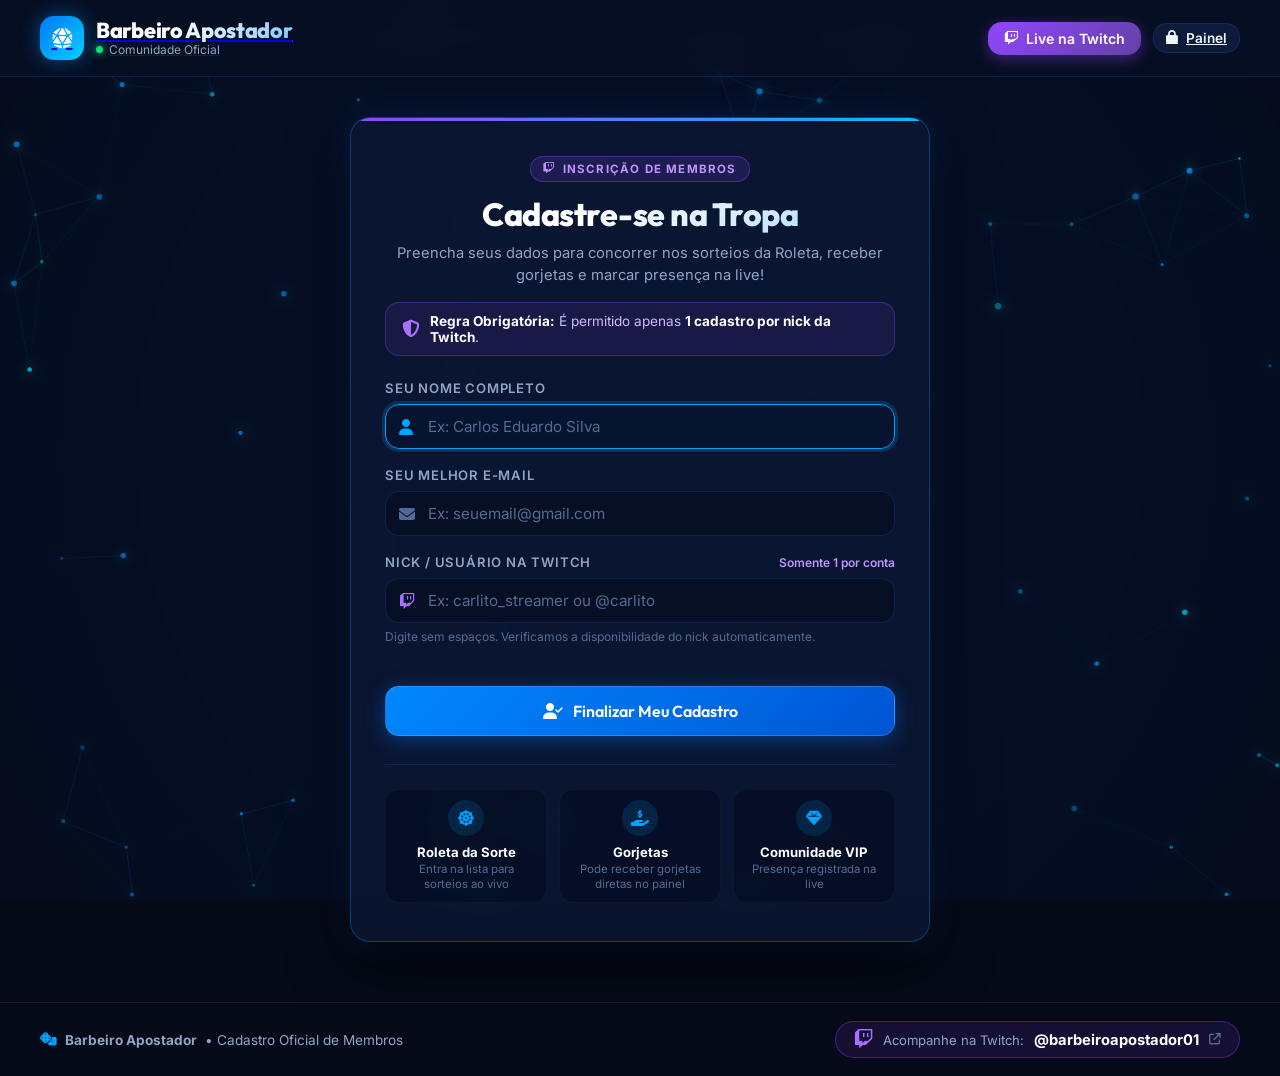
==== commit 2046b57b: "Atualização 2.1" ====
--- a/membros/index.html
+++ b/membros/index.html
@@ -1,21 +1,25 @@
 <!DOCTYPE html>
 <html lang="pt-BR">
+
 <head>
   <meta charset="UTF-8" />
   <meta name="viewport" content="width=device-width, initial-scale=1.0" />
   <title>Cadastro de Membros | Barbeiro Apostador</title>
-  
+
   <!-- Fontes do Google: Outfit & Inter -->
   <link rel="preconnect" href="https://fonts.googleapis.com">
   <link rel="preconnect" href="https://fonts.gstatic.com" crossorigin>
-  <link href="https://fonts.googleapis.com/css2?family=Inter:wght@400;500;600;700&family=Outfit:wght@500;600;700;800;900&display=swap" rel="stylesheet">
-  
+  <link
+    href="https://fonts.googleapis.com/css2?family=Inter:wght@400;500;600;700&family=Outfit:wght@500;600;700;800;900&display=swap"
+    rel="stylesheet">
+
   <!-- Ícones FontAwesome -->
   <link rel="stylesheet" href="https://cdnjs.cloudflare.com/ajax/libs/font-awesome/6.5.1/css/all.min.css" />
-  
+
   <!-- Estilos Principais -->
   <link rel="stylesheet" href="../css/style.css" />
 </head>
+
 <body class="members-page-body">
   <!-- Canvas de Fundo Animado -->
   <canvas id="bgCanvas"></canvas>
@@ -36,7 +40,8 @@
         </a>
 
         <div class="members-header-actions">
-          <a href="https://www.twitch.tv/barbeiroapostador01" target="_blank" rel="noopener noreferrer" class="btn-twitch-nav">
+          <a href="https://www.twitch.tv/barbeiroapostador01" target="_blank" rel="noopener noreferrer"
+            class="btn-twitch-nav">
             <i class="fa-brands fa-twitch"></i>
             <span>Live na Twitch</span>
           </a>
@@ -51,7 +56,7 @@
     <!-- Conteúdo Principal / Card de Cadastro -->
     <main class="container members-main-content">
       <div class="members-card-container">
-        
+
         <div class="glass-card member-register-card">
           <div class="register-header">
             <div class="brand-badge badge-twitch">
@@ -65,7 +70,8 @@
 
             <div class="twitch-rule-notice">
               <i class="fa-solid fa-shield-halved rule-icon"></i>
-              <span><strong>Regra Obrigatória:</strong> É permitido apenas <strong>1 cadastro por nick da Twitch</strong>.</span>
+              <span><strong>Regra Obrigatória:</strong> É permitido apenas <strong>1 cadastro por nick da
+                  Twitch</strong>.</span>
             </div>
           </div>
 
@@ -94,14 +100,8 @@
               <label for="memberName">Seu Nome Completo</label>
               <div class="input-wrapper">
                 <i class="fa-solid fa-user input-icon"></i>
-                <input 
-                  type="text" 
-                  id="memberName" 
-                  name="name" 
-                  placeholder="Ex: Carlos Eduardo Silva" 
-                  required 
-                  autofocus
-                />
+                <input type="text" id="memberName" name="name" placeholder="Ex: Carlos Eduardo Silva" required
+                  autofocus />
               </div>
             </div>
 
@@ -110,13 +110,7 @@
               <label for="memberEmail">Seu Melhor E-mail</label>
               <div class="input-wrapper">
                 <i class="fa-solid fa-envelope input-icon"></i>
-                <input 
-                  type="email" 
-                  id="memberEmail" 
-                  name="email" 
-                  placeholder="Ex: seuemail@gmail.com" 
-                  required 
-                />
+                <input type="email" id="memberEmail" name="email" placeholder="Ex: seuemail@gmail.com" required />
               </div>
             </div>
 
@@ -128,15 +122,11 @@
               </div>
               <div class="input-wrapper">
                 <i class="fa-brands fa-twitch input-icon twitch-field-icon"></i>
-                <input 
-                  type="text" 
-                  id="memberTwitch" 
-                  name="twitch" 
-                  placeholder="Ex: carlito_streamer ou @carlito" 
-                  required 
-                />
-              </div>
-              <small class="input-help">Digite sem espaços. Verificamos a disponibilidade do nick automaticamente.</small>
+                <input type="text" id="memberTwitch" name="twitch" placeholder="Ex: carlito_streamer ou @carlito"
+                  required />
+              </div>
+              <small class="input-help">Digite sem espaços. Verificamos a disponibilidade do nick
+                automaticamente.</small>
             </div>
 
             <button type="submit" class="btn-primary btn-block btn-register-action" id="btnSubmitMember">
@@ -183,12 +173,8 @@
           <strong>Barbeiro Apostador</strong> &bull; Cadastro Oficial de Membros
         </div>
         <div class="footer-twitch">
-          <a 
-            href="https://www.twitch.tv/barbeiroapostador01" 
-            target="_blank" 
-            rel="noopener noreferrer" 
-            class="twitch-link"
-          >
+          <a href="https://www.twitch.tv/barbeiroapostador01" target="_blank" rel="noopener noreferrer"
+            class="twitch-link">
             <i class="fa-brands fa-twitch twitch-icon"></i>
             <span class="twitch-label">Acompanhe na Twitch:</span>
             <span class="twitch-handle">@barbeiroapostador01</span>
@@ -231,18 +217,35 @@
         if (errorBox) errorBox.classList.add('hidden');
       }
 
+      function maskEmail(email) {
+        if (!email || !email.includes('@')) return email;
+
+        const [user, domain] = email.split('@');
+
+        if (user.length <= 4) {
+          // Se o usuário tiver 4 ou menos caracteres, exibe o primeiro e oculta o restante
+          return `${user.charAt(0)}***@${domain}`;
+        }
+
+        // Mantém os 4 primeiros caracteres do usuário e mascara o restante
+        const visiblePart = user.substring(0, 4);
+        return `${visiblePart}***@${domain}`;
+      }
+
       function showSuccess(member) {
         hideError();
         if (successBox && successText) {
+          const maskedEmail = maskEmail(member.email);
+
           successText.innerHTML = `Parabéns, <strong>${member.name}</strong>! Seu cadastro foi concluído com sucesso.`;
           detailsBox.innerHTML = `
-            <div class="registered-chip">
-              <i class="fa-brands fa-twitch"></i> @${member.twitch}
-            </div>
-            <div class="registered-chip">
-              <i class="fa-regular fa-envelope"></i> ${member.email}
-            </div>
-          `;
+          <div class="registered-chip">
+            <i class="fa-brands fa-twitch"></i> @${member.twitch}
+          </div>
+          <div class="registered-chip">
+            <i class="fa-regular fa-envelope"></i> ${maskedEmail}
+          </div>
+        `;
           successBox.classList.remove('hidden');
           form.reset();
           twitchInput.classList.remove('input-invalid');
@@ -298,4 +301,5 @@
     });
   </script>
 </body>
-</html>
+
+</html>
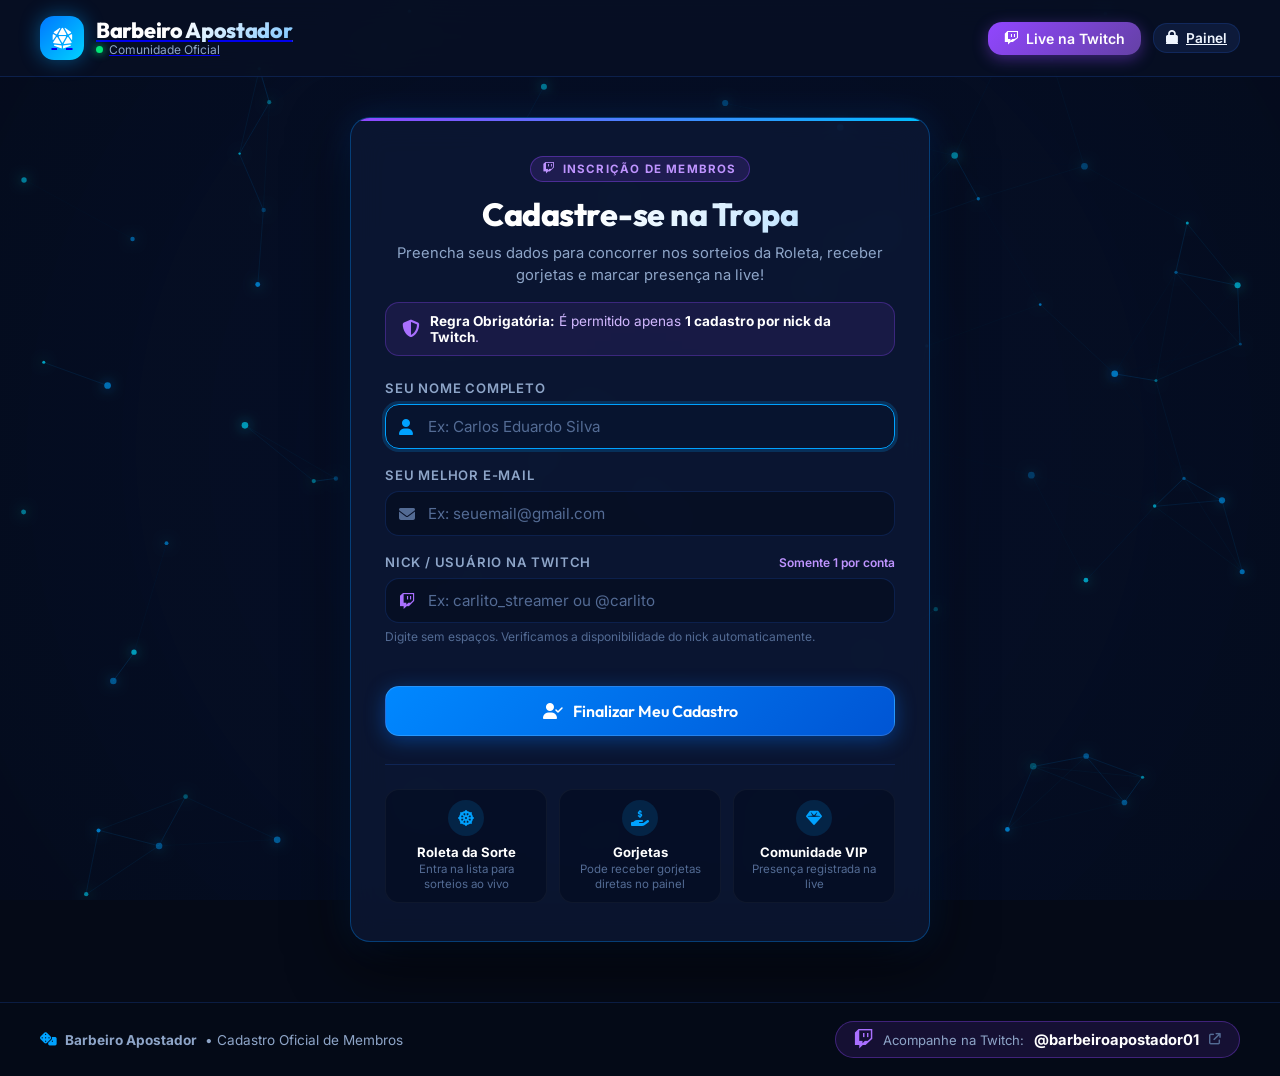
==== commit 64f87730: "Atualização 2.1" ====
--- a/membros/index.html
+++ b/membros/index.html
@@ -221,15 +221,8 @@
         if (!email || !email.includes('@')) return email;
 
         const [user, domain] = email.split('@');
-
-        if (user.length <= 4) {
-          // Se o usuário tiver 4 ou menos caracteres, exibe o primeiro e oculta o restante
-          return `${user.charAt(0)}***@${domain}`;
-        }
-
-        // Mantém os 4 primeiros caracteres do usuário e mascara o restante
         const visiblePart = user.substring(0, 4);
-        return `${visiblePart}***@${domain}`;
+        return `${visiblePart}${user.length > 4 ? '***' : ''}@${domain}`;
       }
 
       function showSuccess(member) {
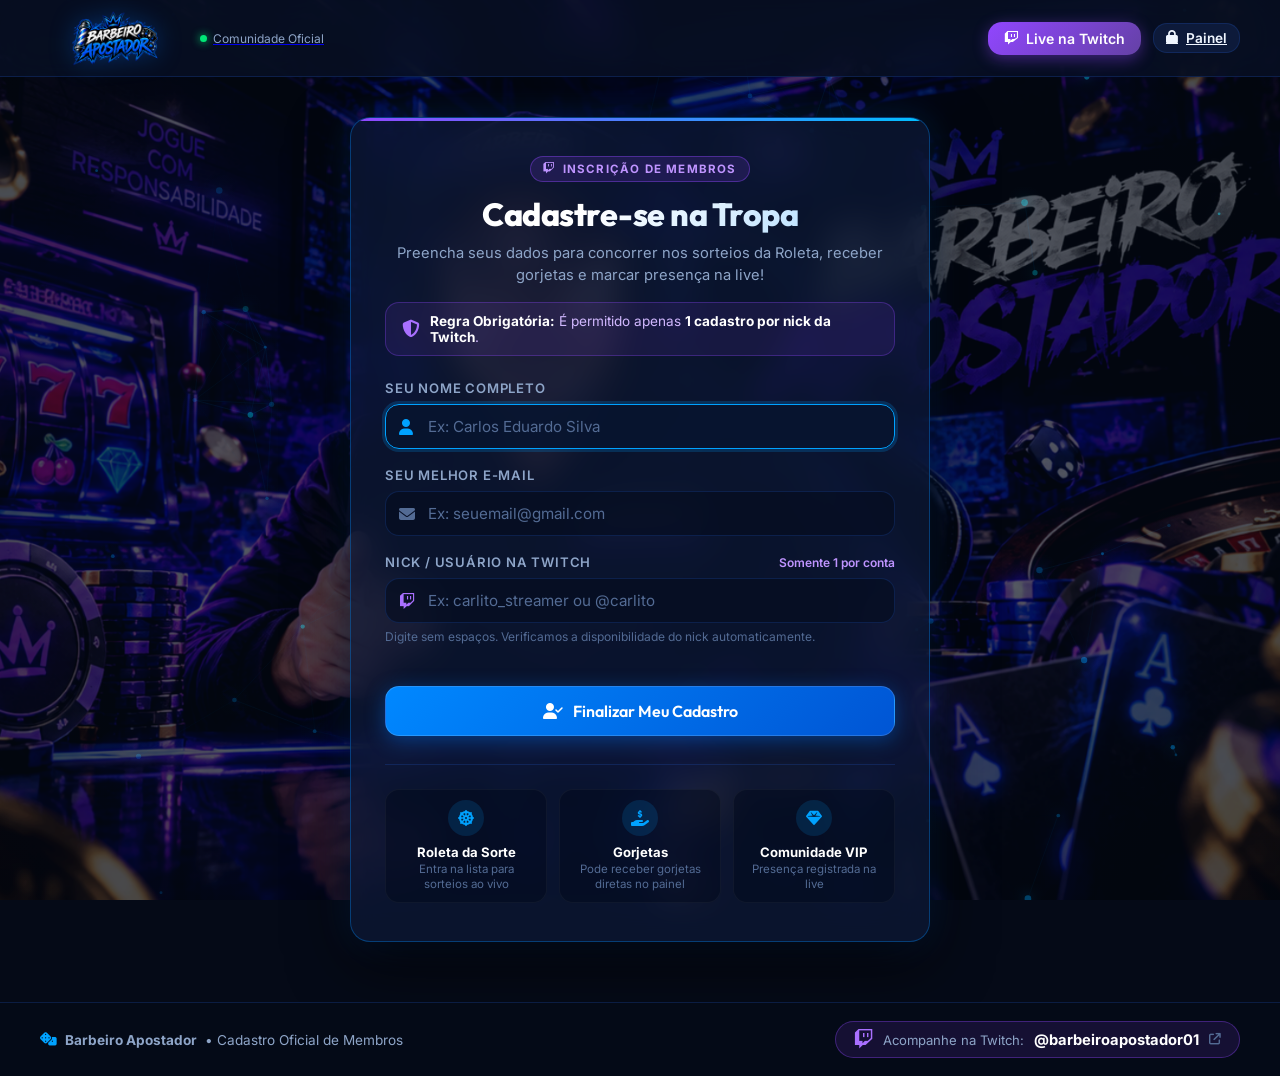
==== commit 58ff2b27: "Atualização 2.2" ====
--- a/membros/index.html
+++ b/membros/index.html
@@ -30,11 +30,8 @@
     <header class="members-header">
       <div class="container members-header-content">
         <a href="../index.html" class="logo-area" title="Página Inicial">
-          <div class="logo-icon">
-            <i class="fa-solid fa-dice-d20"></i>
-          </div>
+          <img class="site-logo" src="../images/logo.png" alt="Barbeiro Apostador" />
           <div class="logo-text">
-            <h1 class="logo-title">Barbeiro Apostador</h1>
             <span class="logo-status"><span class="status-dot"></span> Comunidade Oficial</span>
           </div>
         </a>
--- a/css/style.css
+++ b/css/style.css
@@ -53,6 +53,11 @@
   min-height: 100vh;
   font-family: 'Inter', -apple-system, BlinkMacSystemFont, 'Segoe UI', Roboto, sans-serif;
   background-color: var(--bg-dark);
+  background-image: url('../images/background.png');
+  background-position: center;
+  background-size: cover;
+  background-attachment: fixed;
+  background-repeat: no-repeat;
   color: var(--text-primary);
   overflow-x: hidden;
   position: relative;
@@ -71,7 +76,7 @@
   height: 100vh;
   z-index: 0;
   pointer-events: none;
-  opacity: 0.9;
+  opacity: 0.55;
 }
 
 /* ================= CONFETTI CANVAS ================= */
@@ -403,6 +408,15 @@
   margin-bottom: 6px;
 }
 
+.login-logo {
+  display: block;
+  width: min(100%, 310px);
+  height: 132px;
+  object-fit: contain;
+  margin: 0 auto 8px;
+  filter: drop-shadow(0 0 18px rgba(0, 119, 255, 0.32));
+}
+
 .brand-subtitle {
   color: var(--text-secondary);
   font-size: 0.88rem;
@@ -460,6 +474,15 @@
   display: flex;
   align-items: center;
   gap: 12px;
+}
+
+.site-logo {
+  display: block;
+  width: 148px;
+  height: 58px;
+  object-fit: contain;
+  object-position: center;
+  filter: drop-shadow(0 0 12px rgba(0, 119, 255, 0.3));
 }
 
 .logo-icon {
@@ -1297,6 +1320,10 @@
   .roulette-layout {
     grid-template-columns: 1fr;
   }
+
+  .battles-layout {
+    grid-template-columns: 1fr;
+  }
   
   .wheel-participants-card {
     min-height: auto;
@@ -1314,6 +1341,7 @@
     order: 3;
     width: 100%;
     justify-content: center;
+    overflow-x: auto;
   }
 
   .hide-mobile {
@@ -1340,6 +1368,10 @@
     flex-direction: column;
     text-align: center;
     justify-content: center;
+  }
+
+  .battle-bracket-card {
+    min-height: auto;
   }
 }
 
@@ -1838,6 +1870,657 @@
   gap: 12px;
 }
 
+/* ================= ABA 4: BATALHAS ================= */
+.battles-layout {
+  display: grid;
+  grid-template-columns: minmax(300px, 380px) minmax(0, 1fr);
+  gap: 24px;
+  align-items: start;
+}
+
+.battle-setup-card,
+.battle-bracket-card {
+  min-width: 0;
+}
+
+.battle-icon {
+  color: var(--accent-gold);
+  background: rgba(255, 196, 0, 0.13);
+  border-color: rgba(255, 196, 0, 0.38);
+}
+
+.battle-rule-note {
+  display: flex;
+  gap: 10px;
+  align-items: flex-start;
+  padding: 12px 14px;
+  margin-bottom: 20px;
+  color: #d9e8ff;
+  background: rgba(0, 119, 255, 0.1);
+  border: 1px solid rgba(0, 162, 255, 0.24);
+  border-radius: var(--radius-md);
+  font-size: 0.8rem;
+  line-height: 1.45;
+}
+
+.battle-rule-note i {
+  color: var(--blue-vibrant);
+  margin-top: 2px;
+}
+
+.battle-select {
+  width: 100%;
+  padding: 12px 40px 12px 44px;
+  color: var(--text-primary);
+  background: transparent;
+  border: 0;
+  outline: 0;
+  appearance: none;
+  font: inherit;
+  cursor: pointer;
+}
+
+.battle-select option {
+  color: #102040;
+  background: #fff;
+}
+
+.battle-picker-header {
+  display: flex;
+  align-items: center;
+  justify-content: space-between;
+  gap: 12px;
+  margin: 24px 0 12px;
+}
+
+.battle-picker-header h3 {
+  color: #fff;
+  font-size: 0.98rem;
+}
+
+.battle-picker-header p {
+  color: var(--text-muted);
+  font-size: 0.76rem;
+  margin-top: 3px;
+}
+
+.battle-selection-count,
+.battle-round-badge {
+  flex-shrink: 0;
+  padding: 5px 9px;
+  color: var(--accent-gold);
+  border: 1px solid rgba(255, 196, 0, 0.3);
+  border-radius: var(--radius-full);
+  background: rgba(255, 196, 0, 0.1);
+  font: 700 0.72rem 'Outfit', sans-serif;
+}
+
+.battle-participants-picker {
+  display: flex;
+  flex-direction: column;
+  gap: 8px;
+  max-height: 315px;
+  overflow-y: auto;
+  margin-bottom: 20px;
+  padding-right: 4px;
+}
+
+.battle-participant-option {
+  display: flex;
+  align-items: center;
+  gap: 10px;
+  padding: 9px 11px;
+  border: 1px solid rgba(30, 80, 180, 0.24);
+  border-radius: var(--radius-md);
+  background: rgba(4, 10, 24, 0.55);
+  cursor: pointer;
+  transition: var(--transition);
+}
+
+.battle-participant-option:hover,
+.battle-participant-option.selected {
+  border-color: var(--blue-vibrant);
+  background: rgba(0, 119, 255, 0.16);
+}
+
+.battle-participant-option input {
+  position: absolute;
+  opacity: 0;
+  pointer-events: none;
+}
+
+.battle-option-avatar {
+  display: inline-flex;
+  align-items: center;
+  justify-content: center;
+  width: 30px;
+  height: 30px;
+  flex-shrink: 0;
+  border-radius: 50%;
+  color: #fff;
+  background: linear-gradient(135deg, #0d2866, #1e4599);
+  border: 1px solid rgba(0, 210, 255, 0.4);
+  font: 700 0.72rem 'Outfit', sans-serif;
+}
+
+.battle-option-name {
+  flex: 1;
+  min-width: 0;
+  overflow: hidden;
+  color: var(--text-primary);
+  white-space: nowrap;
+  text-overflow: ellipsis;
+  font-size: 0.86rem;
+}
+
+.battle-option-check {
+  color: transparent;
+  font-size: 0.8rem;
+}
+
+.battle-participant-option.selected .battle-option-check {
+  color: var(--color-success);
+}
+
+.battle-empty-state {
+  padding: 24px 10px;
+  text-align: center;
+  color: var(--text-muted);
+  font-size: 0.82rem;
+}
+
+.battle-empty-state i {
+  display: block;
+  margin-bottom: 8px;
+  color: var(--blue-vibrant);
+  font-size: 1.5rem;
+}
+
+.battle-bracket-card {
+  min-height: 530px;
+  background: linear-gradient(145deg, rgba(13, 25, 54, 0.86), rgba(7, 14, 32, 0.78));
+}
+
+.battle-bracket-header {
+  display: flex;
+  justify-content: space-between;
+  align-items: flex-start;
+  gap: 14px;
+  margin-bottom: 24px;
+}
+
+.eyebrow-label {
+  display: block;
+  margin-bottom: 5px;
+  color: var(--blue-vibrant);
+  font-size: 0.68rem;
+  font-weight: 700;
+  letter-spacing: 1.1px;
+}
+
+.battle-bracket-header h2 {
+  color: #fff;
+  font: 700 1.45rem 'Outfit', sans-serif;
+}
+
+.battle-round-badge {
+  color: var(--blue-vibrant);
+  border-color: rgba(0, 162, 255, 0.3);
+  background: rgba(0, 162, 255, 0.1);
+}
+
+.battle-bracket {
+  display: grid;
+  grid-template-columns: repeat(auto-fit, minmax(240px, 1fr));
+  gap: 14px;
+}
+
+.battle-match {
+  padding: 14px;
+  border: 1px solid rgba(30, 80, 180, 0.32);
+  border-radius: var(--radius-md);
+  background: rgba(4, 10, 24, 0.62);
+  animation: battleMatchIn 0.35s ease both;
+}
+
+.battle-match-label {
+  margin-bottom: 10px;
+  color: var(--text-muted);
+  font-size: 0.67rem;
+  font-weight: 700;
+  letter-spacing: 0.8px;
+}
+
+.battle-duel {
+  display: flex;
+  flex-direction: column;
+  gap: 5px;
+}
+
+.battle-fighter {
+  display: flex;
+  align-items: center;
+  gap: 8px;
+  width: 100%;
+  padding: 10px;
+  color: var(--text-primary);
+  background: rgba(16, 34, 72, 0.72);
+  border: 1px solid rgba(82, 130, 210, 0.22);
+  border-radius: var(--radius-sm);
+  text-align: left;
+  font-weight: 600;
+}
+
+.battle-fighter:hover,
+.battle-fighter.winner-selected {
+  color: #fff;
+  border-color: var(--color-success);
+  background: rgba(0, 230, 118, 0.14);
+}
+
+.battle-fighter:disabled {
+  cursor: default;
+}
+
+.battle-fighter i {
+  margin-left: auto;
+  color: var(--blue-vibrant);
+  font-size: 0.7rem;
+}
+
+.battle-fighter-number {
+  display: inline-flex;
+  align-items: center;
+  justify-content: center;
+  width: 20px;
+  height: 20px;
+  flex-shrink: 0;
+  border-radius: 50%;
+  color: var(--text-secondary);
+  background: rgba(0, 0, 0, 0.28);
+  font-size: 0.68rem;
+}
+
+.battle-vs {
+  align-self: center;
+  margin: -2px 0;
+  color: var(--accent-gold);
+  font: 800 0.62rem 'Outfit', sans-serif;
+}
+
+.battle-confirm-hint {
+  margin-top: 10px;
+  color: var(--text-muted);
+  font-size: 0.67rem;
+  text-align: center;
+}
+
+.battle-confirm-hint i {
+  color: var(--blue-vibrant);
+}
+
+.battle-placeholder {
+  display: flex;
+  min-height: 380px;
+  align-items: center;
+  justify-content: center;
+  flex-direction: column;
+  gap: 12px;
+  color: var(--text-muted);
+  text-align: center;
+}
+
+.battle-placeholder i {
+  color: rgba(0, 162, 255, 0.55);
+  font-size: 3rem;
+}
+
+.battle-champion-state {
+  display: flex;
+  align-items: center;
+  flex-direction: column;
+  gap: 10px;
+  padding: 22px 0 6px;
+  text-align: center;
+}
+
+.champion-cup {
+  display: flex;
+  width: 82px;
+  height: 82px;
+  align-items: center;
+  justify-content: center;
+  margin-bottom: 6px;
+  border: 2px solid var(--accent-gold);
+  border-radius: 50%;
+  color: var(--accent-gold);
+  background: rgba(255, 196, 0, 0.14);
+  box-shadow: 0 0 0 10px rgba(255, 196, 0, 0.05), 0 0 35px rgba(255, 196, 0, 0.4);
+  font-size: 2.2rem;
+}
+
+.champion-kicker {
+  color: var(--accent-gold);
+  font-size: 0.72rem;
+  font-weight: 800;
+  letter-spacing: 1.4px;
+}
+
+.battle-champion-state h2 {
+  max-width: 100%;
+  color: #fff;
+  font: 800 2rem 'Outfit', sans-serif;
+  overflow-wrap: anywhere;
+}
+
+.battle-champion-state p {
+  margin-bottom: 12px;
+  color: var(--text-secondary);
+  font-size: 0.84rem;
+}
+
+.bracket-complete {
+  display: flex;
+  min-height: 380px;
+  align-items: center;
+  justify-content: center;
+  flex-direction: column;
+  gap: 10px;
+  color: var(--color-success);
+}
+
+.bracket-complete i {
+  font-size: 2.6rem;
+}
+
+.champion-reveal .champion-cup {
+  animation: championPulse 1.6s ease-in-out infinite;
+}
+
+@keyframes battleMatchIn {
+  from { opacity: 0; transform: translateY(10px); }
+  to { opacity: 1; transform: translateY(0); }
+}
+
+@keyframes championPulse {
+  0%, 100% { transform: scale(1); }
+  50% { transform: scale(1.1) rotate(-3deg); }
+}
+
+/* ================= ABA 5: GESTÃO DE BANCA ================= */
+.bank-layout {
+  display: grid;
+  grid-template-columns: minmax(300px, 390px) minmax(0, 1fr);
+  gap: 24px;
+  align-items: start;
+}
+
+.bank-control-card,
+.bank-history-card {
+  min-width: 0;
+}
+
+.bank-icon {
+  color: var(--color-success);
+  background: rgba(0, 230, 118, 0.12);
+  border-color: rgba(0, 230, 118, 0.35);
+}
+
+.bank-balance-panel {
+  display: flex;
+  flex-direction: column;
+  gap: 5px;
+  padding: 20px;
+  margin-bottom: 16px;
+  border: 1px solid rgba(0, 230, 118, 0.28);
+  border-radius: var(--radius-md);
+  background: linear-gradient(145deg, rgba(0, 100, 70, 0.28), rgba(4, 20, 30, 0.66));
+  box-shadow: inset 0 1px 0 rgba(255, 255, 255, 0.04), 0 0 24px rgba(0, 230, 118, 0.08);
+}
+
+.bank-balance-label,
+.bank-balance-caption {
+  color: var(--text-secondary);
+  font-size: 0.78rem;
+}
+
+.bank-balance-panel strong {
+  color: var(--color-success);
+  font: 800 2.15rem 'Outfit', sans-serif;
+  text-shadow: 0 0 18px rgba(0, 230, 118, 0.26);
+}
+
+.bank-balance-panel strong.negative {
+  color: var(--color-danger);
+  text-shadow: 0 0 18px rgba(255, 51, 102, 0.24);
+}
+
+.bank-summary-grid {
+  display: grid;
+  grid-template-columns: 1fr 1fr;
+  gap: 10px;
+  margin-bottom: 24px;
+}
+
+.bank-summary-item {
+  display: flex;
+  flex-direction: column;
+  gap: 7px;
+  padding: 12px;
+  border: 1px solid var(--border-color);
+  border-radius: var(--radius-md);
+  background: rgba(4, 10, 24, 0.62);
+}
+
+.bank-summary-item span {
+  color: var(--text-secondary);
+  font-size: 0.72rem;
+}
+
+.bank-summary-item span i {
+  margin-right: 4px;
+}
+
+.bank-summary-item strong {
+  font: 700 1rem 'Outfit', sans-serif;
+}
+
+.deposit-summary span,
+.deposit-summary strong {
+  color: #ff849f;
+}
+
+.withdraw-summary span,
+.withdraw-summary strong {
+  color: var(--color-success);
+}
+
+.bank-transaction-form {
+  padding-top: 20px;
+  border-top: 1px solid var(--border-color);
+}
+
+.bank-form-heading {
+  margin-bottom: 16px;
+}
+
+.bank-form-heading h3 {
+  color: #fff;
+  font-size: 1rem;
+}
+
+.bank-form-heading p {
+  margin-top: 3px;
+  color: var(--text-muted);
+  font-size: 0.78rem;
+}
+
+.bank-select {
+  width: 100%;
+  padding: 12px 40px 12px 44px;
+  color: var(--text-primary);
+  background: transparent;
+  border: 0;
+  outline: 0;
+  appearance: none;
+  font: inherit;
+  cursor: pointer;
+}
+
+.bank-select option {
+  color: #102040;
+  background: #fff;
+}
+
+.bank-history-card {
+  min-height: 520px;
+}
+
+.bank-history-header {
+  display: flex;
+  align-items: flex-start;
+  justify-content: space-between;
+  gap: 16px;
+  margin-bottom: 4px;
+}
+
+.bank-history-header .card-header {
+  margin-bottom: 20px;
+}
+
+.bank-history-list {
+  display: flex;
+  flex-direction: column;
+  gap: 10px;
+  max-height: 490px;
+  overflow-y: auto;
+  padding-right: 4px;
+}
+
+.bank-history-item {
+  display: flex;
+  align-items: center;
+  gap: 12px;
+  padding: 13px;
+  border: 1px solid var(--border-color);
+  border-left: 3px solid var(--blue-vibrant);
+  border-radius: var(--radius-md);
+  background: rgba(4, 10, 24, 0.62);
+}
+
+.bank-history-item.deposit {
+  border-left-color: var(--color-success);
+}
+
+.bank-history-item.withdrawal {
+  border-left-color: var(--color-danger);
+}
+
+.bank-history-icon {
+  display: flex;
+  width: 34px;
+  height: 34px;
+  flex-shrink: 0;
+  align-items: center;
+  justify-content: center;
+  border-radius: 50%;
+  color: var(--blue-vibrant);
+  background: rgba(0, 162, 255, 0.12);
+}
+
+.deposit .bank-history-icon {
+  color: var(--color-danger);
+  background: rgba(255, 51, 102, 0.12);
+}
+
+.withdrawal .bank-history-icon {
+  color: var(--color-success);
+  background: rgba(0, 230, 118, 0.12);
+}
+
+.bank-history-details {
+  display: flex;
+  min-width: 0;
+  flex: 1;
+  flex-direction: column;
+  gap: 3px;
+}
+
+.bank-history-details strong {
+  color: #fff;
+  font-size: 0.88rem;
+}
+
+.bank-history-details span {
+  overflow: hidden;
+  color: var(--text-muted);
+  font-size: 0.72rem;
+  text-overflow: ellipsis;
+  white-space: nowrap;
+}
+
+.bank-history-amount {
+  flex-shrink: 0;
+  color: var(--text-primary);
+  font: 700 0.95rem 'Outfit', sans-serif;
+}
+
+.deposit .bank-history-amount {
+  color: #ff849f;
+}
+
+.withdrawal .bank-history-amount {
+  color: var(--color-success);
+}
+
+.bank-empty-state {
+  display: flex;
+  min-height: 370px;
+  align-items: center;
+  justify-content: center;
+  flex-direction: column;
+  gap: 8px;
+  color: var(--text-secondary);
+  text-align: center;
+}
+
+.bank-empty-state i {
+  margin-bottom: 6px;
+  color: var(--blue-vibrant);
+  font-size: 2.6rem;
+}
+
+.bank-empty-state h3 {
+  color: #fff;
+  font-size: 1.1rem;
+}
+
+.bank-empty-state p {
+  max-width: 300px;
+  font-size: 0.82rem;
+}
+
+@media (max-width: 1024px) {
+  .bank-layout {
+    grid-template-columns: 1fr;
+  }
+}
+
+@media (max-width: 520px) {
+  .bank-summary-grid {
+    grid-template-columns: 1fr;
+  }
+
+  .bank-history-header {
+    align-items: stretch;
+    flex-direction: column;
+  }
+
+  .bank-history-header .btn-outline-danger {
+    align-self: flex-start;
+  }
+}
+
 /* ==========================================================
    PÁGINA PÚBLICA /MEMBROS (membros.html & membros/index.html)
    ========================================================== */
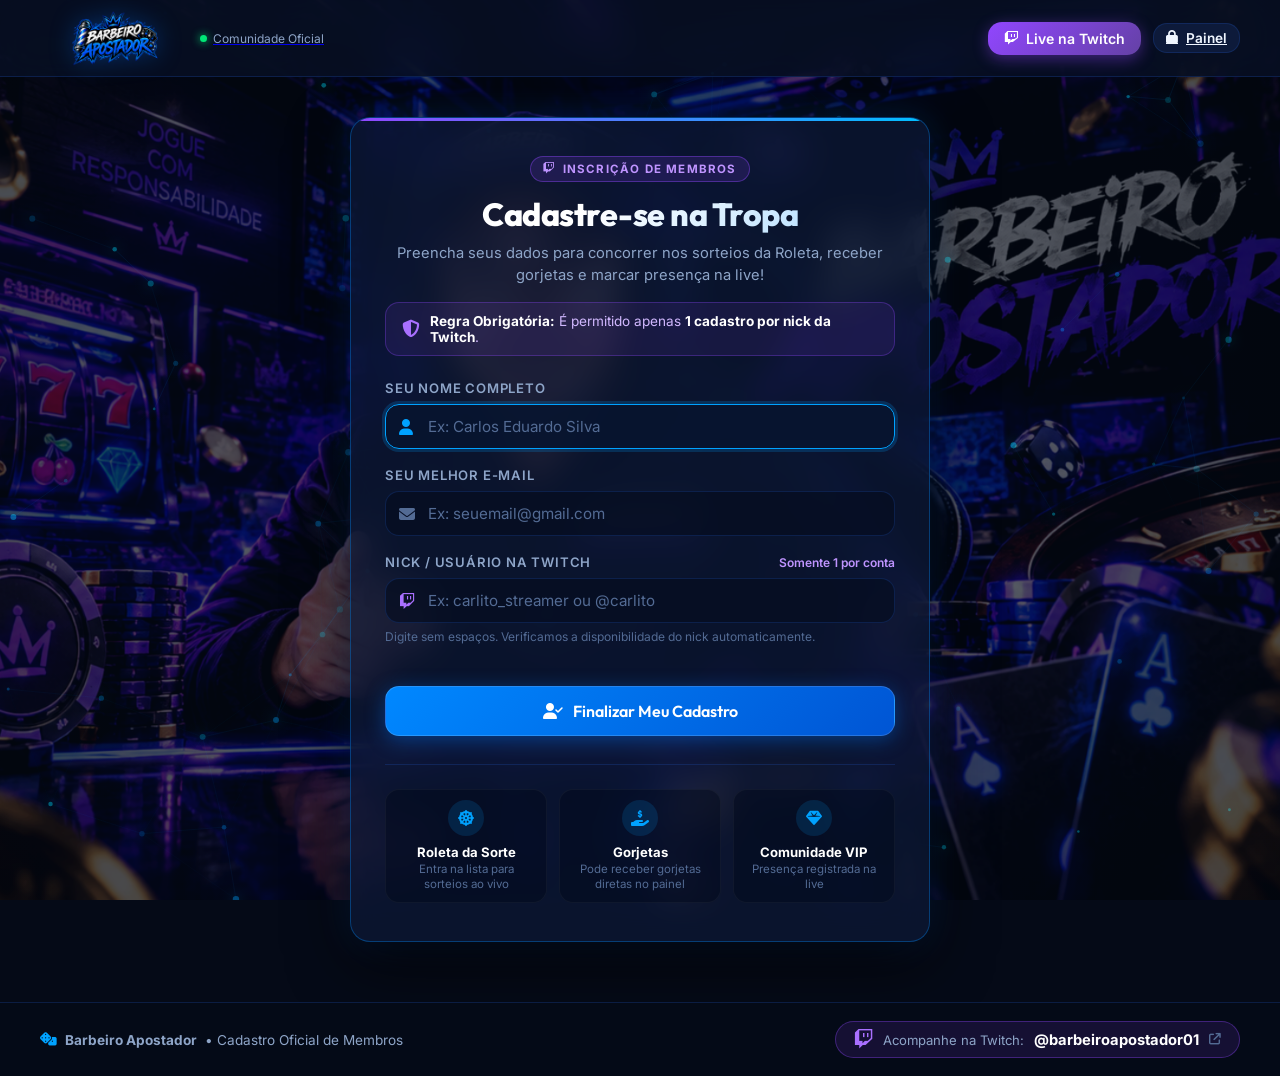
==== commit 37d4e1f9: "Atualização 2.4" ====
--- a/membros/index.html
+++ b/membros/index.html
@@ -244,14 +244,17 @@
 
       // Validação em tempo real com debounce
       let twitchCheckDebounce = null;
+      let twitchValidationVersion = 0;
       twitchInput.addEventListener('input', () => {
         const nick = twitchInput.value.trim().replace(/^@+/, '');
+        const validationVersion = ++twitchValidationVersion;
         twitchInput.classList.remove('input-invalid');
         clearTimeout(twitchCheckDebounce);
 
         if (nick.length >= 2) {
           twitchCheckDebounce = setTimeout(async () => {
             const alreadyExists = await MembersModule.isTwitchNickRegistered(nick);
+            if (validationVersion !== twitchValidationVersion || btnSubmit.disabled) return;
             if (alreadyExists) {
               showError(`O nick "@${nick}" já foi cadastrado anteriormente.`);
               twitchInput.classList.add('input-invalid');
@@ -267,6 +270,8 @@
 
       form.addEventListener('submit', async (e) => {
         e.preventDefault();
+        twitchValidationVersion++;
+        clearTimeout(twitchCheckDebounce);
         hideError();
 
         const name = nameInput.value;
--- a/css/style.css
+++ b/css/style.css
@@ -722,6 +722,304 @@
   padding-top: 18px;
 }
 
+.tip-form-card {
+  position: relative;
+  overflow: hidden;
+  background: linear-gradient(160deg, rgba(13, 31, 70, 0.9), rgba(7, 15, 34, 0.86));
+}
+
+.tip-form-card::before {
+  position: absolute;
+  top: 0;
+  right: 0;
+  left: 0;
+  height: 3px;
+  content: '';
+  background: linear-gradient(90deg, var(--blue-vibrant), var(--color-success), var(--accent-gold));
+}
+
+.tip-form-card .card-header {
+  padding-bottom: 18px;
+  border-bottom: 1px solid rgba(0, 162, 255, 0.18);
+}
+
+.tip-form-card .header-icon {
+  color: var(--color-success);
+  background: rgba(0, 230, 118, 0.12);
+  border-color: rgba(0, 230, 118, 0.35);
+}
+
+.tip-form-card .btn-primary {
+  background: linear-gradient(135deg, #00b96b, #007f9e);
+}
+
+.tip-form-card .btn-primary:hover {
+  background: linear-gradient(135deg, #00df82, #009fca);
+}
+
+.tip-list-card {
+  border-color: rgba(0, 162, 255, 0.35);
+  background: linear-gradient(145deg, rgba(11, 27, 60, 0.88), rgba(6, 14, 32, 0.84));
+}
+
+.tip-list-card .card-header {
+  padding-bottom: 18px;
+  border-bottom: 1px solid rgba(0, 162, 255, 0.18);
+}
+
+.tips-table tbody tr {
+  animation: tipRowIn 0.35s ease both;
+}
+
+.tips-table tbody tr:first-child {
+  background: rgba(0, 230, 118, 0.08);
+}
+
+.tips-table tbody tr:first-child td {
+  border-bottom-color: rgba(0, 230, 118, 0.2);
+}
+
+.tip-celebration {
+  position: fixed;
+  top: 50%;
+  left: 50%;
+  z-index: 10001;
+  display: flex;
+  width: min(360px, calc(100vw - 32px));
+  align-items: center;
+  flex-direction: column;
+  gap: 6px;
+  padding: 26px 24px 24px;
+  border: 1px solid rgba(255, 196, 0, 0.72);
+  border-radius: var(--radius-lg);
+  color: #fff;
+  background: radial-gradient(circle at 50% 42%, rgba(140, 94, 0, 0.24), transparent 42%), linear-gradient(145deg, rgba(33, 25, 8, 0.98), rgba(5, 17, 34, 0.98));
+  box-shadow: 0 20px 70px rgba(0, 0, 0, 0.65), 0 0 42px rgba(255, 196, 0, 0.28);
+  opacity: 0;
+  pointer-events: none;
+  transform: translate(-50%, -42%) scale(0.82);
+  overflow: hidden;
+}
+
+.tip-celebration.show {
+  animation: tipCelebrationIn 3.2s cubic-bezier(0.2, 0.8, 0.2, 1) both;
+}
+
+.tip-jackpot-flash {
+  position: absolute;
+  top: 50%;
+  left: 50%;
+  width: 220px;
+  height: 220px;
+  border-radius: 50%;
+  background: rgba(255, 196, 0, 0.32);
+  filter: blur(26px);
+  opacity: 0;
+  transform: translate(-50%, -50%) scale(0.25);
+}
+
+.tip-celebration.show .tip-jackpot-flash {
+  animation: jackpotFlash 1.1s ease-out both;
+}
+
+.tip-celebration-burst {
+  position: relative;
+  z-index: 2;
+  display: flex;
+  width: 62px;
+  height: 62px;
+  align-items: center;
+  justify-content: center;
+  margin-bottom: 5px;
+  border: 2px solid var(--accent-gold);
+  border-radius: 50%;
+  color: var(--accent-gold);
+  background: rgba(255, 196, 0, 0.14);
+  box-shadow: 0 0 0 10px rgba(255, 196, 0, 0.06), 0 0 30px rgba(255, 196, 0, 0.45);
+  font-size: 1.65rem;
+  animation: tipIconPulse 0.8s ease-out both;
+}
+
+.tip-celebration-kicker {
+  position: relative;
+  z-index: 2;
+  color: var(--accent-gold);
+  font-size: 0.7rem;
+  font-weight: 800;
+  letter-spacing: 1.4px;
+}
+
+.tip-celebration-kicker i {
+  font-size: 0.58rem;
+  vertical-align: 1px;
+}
+
+.tip-celebration-label {
+  position: relative;
+  z-index: 2;
+  color: var(--color-success);
+  font-size: 0.68rem;
+  font-weight: 800;
+  letter-spacing: 1.8px;
+}
+
+.tip-celebration strong {
+  position: relative;
+  z-index: 2;
+  max-width: 100%;
+  overflow-wrap: anywhere;
+  font: 800 1.35rem 'Outfit', sans-serif;
+}
+
+.tip-celebration > span:last-child {
+  position: relative;
+  z-index: 2;
+  color: var(--accent-gold);
+  font: 700 1.15rem 'Outfit', sans-serif;
+}
+
+.tip-casino-ring {
+  position: absolute;
+  top: 50%;
+  left: 50%;
+  width: 174px;
+  height: 174px;
+  border: 1px dashed rgba(255, 196, 0, 0.55);
+  border-radius: 50%;
+  box-shadow: 0 0 0 8px rgba(255, 196, 0, 0.04), inset 0 0 25px rgba(0, 162, 255, 0.16);
+  transform: translate(-50%, -50%);
+  animation: casinoRingSpin 4.2s linear infinite;
+}
+
+.tip-casino-ring::before,
+.tip-casino-ring::after {
+  position: absolute;
+  width: 9px;
+  height: 9px;
+  content: '';
+  border: 2px solid #fff;
+  border-radius: 50%;
+  background: var(--color-danger);
+  box-shadow: 0 0 9px rgba(255, 51, 102, 0.8);
+}
+
+.tip-casino-ring::before { top: 15px; left: 30px; }
+.tip-casino-ring::after { right: 25px; bottom: 18px; background: var(--blue-vibrant); }
+
+.tip-casino-card,
+.tip-casino-chip {
+  position: absolute;
+  z-index: 1;
+  display: flex;
+  align-items: center;
+  justify-content: center;
+  opacity: 0;
+}
+
+.tip-casino-card {
+  top: 50%;
+  width: 34px;
+  height: 46px;
+  border: 2px solid #fff;
+  border-radius: 5px;
+  color: var(--color-danger);
+  background: #fff;
+  font-size: 1rem;
+}
+
+.tip-casino-card-left { left: 38px; transform: rotate(-22deg); }
+.tip-casino-card-right { right: 38px; color: var(--blue-primary); transform: rotate(22deg); }
+
+.tip-casino-chip {
+  width: 38px;
+  height: 38px;
+  border: 4px dashed rgba(255, 255, 255, 0.82);
+  border-radius: 50%;
+  color: #fff;
+  background: var(--color-danger);
+  box-shadow: 0 4px 10px rgba(0, 0, 0, 0.45);
+  font: 800 0.62rem 'Outfit', sans-serif;
+}
+
+.tip-casino-chip-left { bottom: 30px; left: 42px; }
+.tip-casino-chip-right { right: 42px; bottom: 30px; background: var(--blue-primary); }
+
+.tip-casino-sparks {
+  position: absolute;
+  inset: 0;
+  z-index: 1;
+  pointer-events: none;
+}
+
+.tip-casino-sparks i {
+  position: absolute;
+  color: var(--accent-gold);
+  opacity: 0;
+  text-shadow: 0 0 10px rgba(255, 196, 0, 0.8);
+}
+
+.tip-casino-sparks i:nth-child(1) { top: 18%; left: 22%; font-size: 0.7rem; }
+.tip-casino-sparks i:nth-child(2) { top: 12%; right: 28%; font-size: 1rem; }
+.tip-casino-sparks i:nth-child(3) { top: 46%; left: 10%; font-size: 0.55rem; }
+.tip-casino-sparks i:nth-child(4) { top: 42%; right: 11%; font-size: 0.65rem; }
+.tip-casino-sparks i:nth-child(5) { bottom: 18%; left: 25%; font-size: 0.8rem; }
+.tip-casino-sparks i:nth-child(6) { right: 24%; bottom: 17%; font-size: 0.55rem; }
+
+.tip-celebration.show .tip-casino-sparks i {
+  animation: sparkPop 1.4s ease-out both;
+}
+
+.tip-celebration.show .tip-casino-sparks i:nth-child(2) { animation-delay: 0.1s; }
+.tip-celebration.show .tip-casino-sparks i:nth-child(3) { animation-delay: 0.18s; }
+.tip-celebration.show .tip-casino-sparks i:nth-child(4) { animation-delay: 0.24s; }
+.tip-celebration.show .tip-casino-sparks i:nth-child(5) { animation-delay: 0.3s; }
+.tip-celebration.show .tip-casino-sparks i:nth-child(6) { animation-delay: 0.36s; }
+
+.tip-celebration.show .tip-casino-card-left,
+.tip-celebration.show .tip-casino-card-right,
+.tip-celebration.show .tip-casino-chip-left,
+.tip-celebration.show .tip-casino-chip-right {
+  animation: casinoObjectIn 0.8s 0.12s cubic-bezier(0.2, 0.8, 0.2, 1) both;
+}
+
+@keyframes tipRowIn {
+  from { opacity: 0; transform: translateY(-8px); }
+  to { opacity: 1; transform: translateY(0); }
+}
+
+@keyframes tipCelebrationIn {
+  0% { opacity: 0; transform: translate(-50%, -42%) scale(0.82); }
+  12%, 78% { opacity: 1; transform: translate(-50%, -50%) scale(1); }
+  100% { opacity: 0; transform: translate(-50%, -56%) scale(0.96); }
+}
+
+@keyframes tipIconPulse {
+  0% { transform: scale(0.3) rotate(-18deg); }
+  70% { transform: scale(1.15) rotate(4deg); }
+  100% { transform: scale(1) rotate(0); }
+}
+
+@keyframes casinoRingSpin {
+  to { transform: translate(-50%, -50%) rotate(360deg); }
+}
+
+@keyframes casinoObjectIn {
+  from { opacity: 0; transform: translateY(22px) scale(0.55) rotate(-18deg); }
+  to { opacity: 1; }
+}
+
+@keyframes jackpotFlash {
+  0% { opacity: 0; transform: translate(-50%, -50%) scale(0.25); }
+  25% { opacity: 0.95; }
+  100% { opacity: 0; transform: translate(-50%, -50%) scale(1.45); }
+}
+
+@keyframes sparkPop {
+  0% { opacity: 0; transform: scale(0.2) rotate(-40deg); }
+  25% { opacity: 1; }
+  100% { opacity: 0; transform: scale(1.4) rotate(35deg); }
+}
+
 /* TABELA DE GORJETAS */
 .table-responsive {
   max-height: 480px;
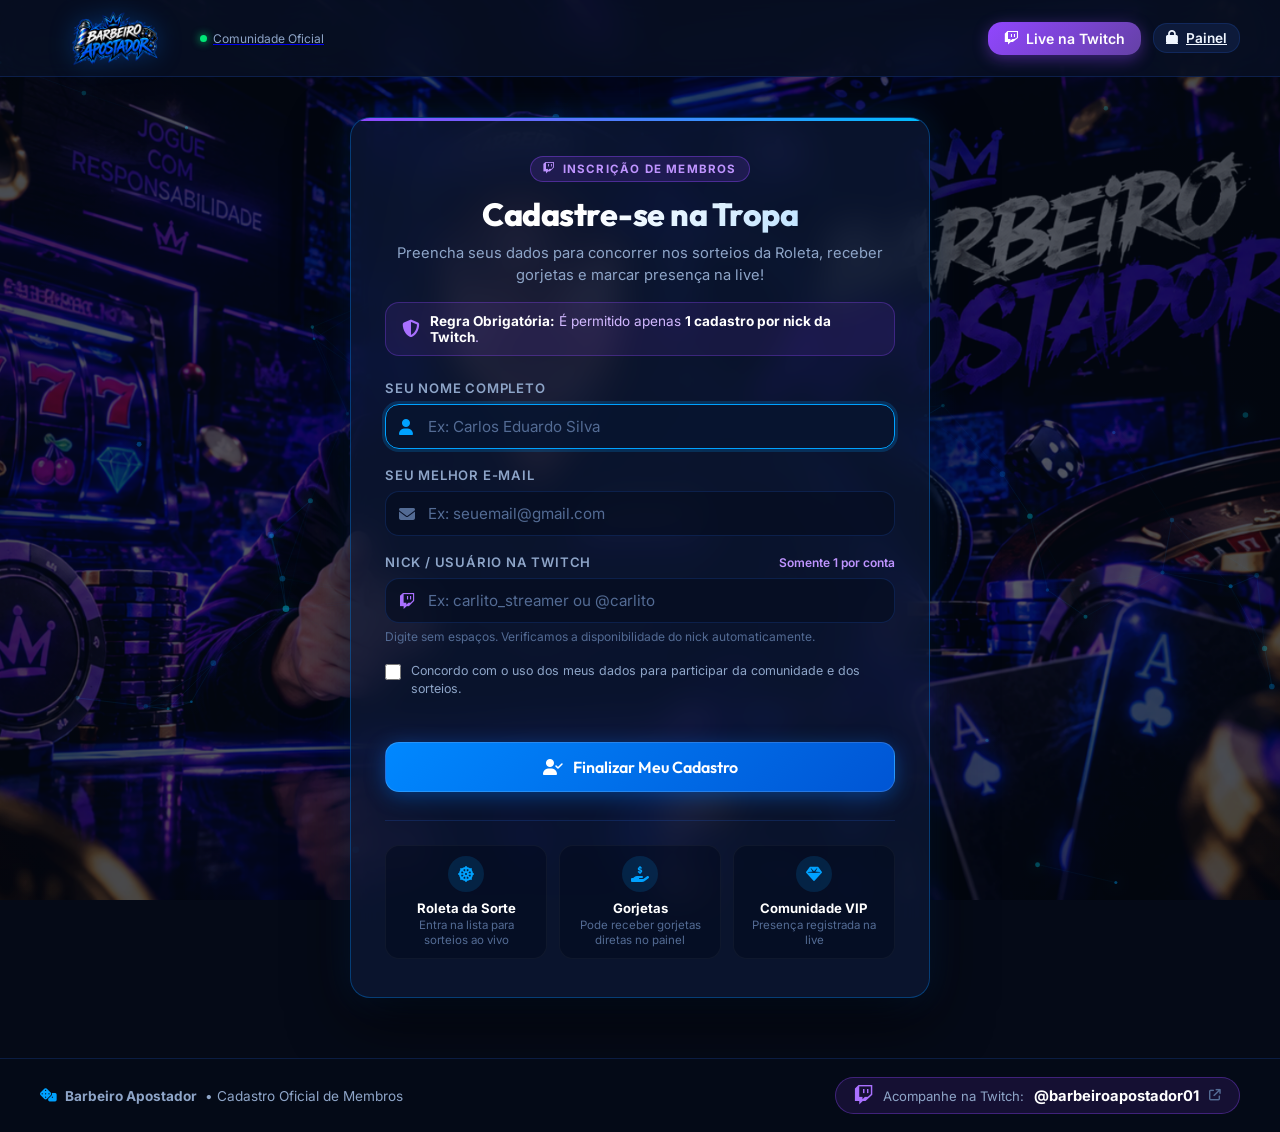
==== commit cbb14f95: "Atualização 2.5" ====
--- a/membros/index.html
+++ b/membros/index.html
@@ -5,6 +5,13 @@
   <meta charset="UTF-8" />
   <meta name="viewport" content="width=device-width, initial-scale=1.0" />
   <title>Cadastro de Membros | Barbeiro Apostador</title>
+  <meta name="description" content="Cadastre-se na comunidade Barbeiro Apostador e participe dos sorteios ao vivo." />
+  <meta name="theme-color" content="#050a17" />
+  <meta property="og:title" content="Cadastro de Membros | Barbeiro Apostador" />
+  <meta property="og:description" content="Entre para a comunidade e participe dos sorteios ao vivo." />
+  <meta property="og:image" content="../images/logo.png" />
+  <meta property="og:type" content="website" />
+  <link rel="icon" type="image/png" href="../images/logo.png" />
 
   <!-- Fontes do Google: Outfit & Inter -->
   <link rel="preconnect" href="https://fonts.googleapis.com">
@@ -125,6 +132,11 @@
               <small class="input-help">Digite sem espaços. Verificamos a disponibilidade do nick
                 automaticamente.</small>
             </div>
+
+            <label class="consent-check" for="memberConsent">
+              <input type="checkbox" id="memberConsent" required />
+              <span>Concordo com o uso dos meus dados para participar da comunidade e dos sorteios.</span>
+            </label>
 
             <button type="submit" class="btn-primary btn-block btn-register-action" id="btnSubmitMember">
               <i class="fa-solid fa-user-check"></i>
@@ -192,6 +204,7 @@
       const nameInput = document.getElementById('memberName');
       const emailInput = document.getElementById('memberEmail');
       const twitchInput = document.getElementById('memberTwitch');
+      const consentInput = document.getElementById('memberConsent');
       const errorBox = document.getElementById('registerError');
       const errorText = document.getElementById('registerErrorText');
       const successBox = document.getElementById('registerSuccess');
@@ -278,6 +291,12 @@
         const email = emailInput.value;
         const twitch = twitchInput.value;
 
+        if (!consentInput.checked) {
+          showError('Confirme o consentimento para concluir o cadastro.');
+          consentInput.focus();
+          return;
+        }
+
         btnSubmit.disabled = true;
         btnSubmit.innerHTML = '<i class="fa-solid fa-spinner fa-spin"></i> <span>Cadastrando...</span>';
 
--- a/css/style.css
+++ b/css/style.css
@@ -214,10 +214,41 @@
   font-size: 0.85rem;
 }
 
+.btn-text-danger {
+  background: transparent;
+  color: var(--color-danger);
+  font-size: 0.78rem;
+  font-weight: 700;
+  padding: 4px 0;
+}
+
+.btn-text-danger:hover {
+  color: #ff7d9a;
+}
+
 /* ================= CAMPOS DE ENTRADA ================= */
 .form-group {
   margin-bottom: 18px;
   text-align: left;
+}
+
+.consent-check {
+  display: flex;
+  align-items: flex-start;
+  gap: 10px;
+  margin: 4px 0 20px;
+  color: var(--text-secondary);
+  font-size: 0.78rem;
+  line-height: 1.45;
+  cursor: pointer;
+}
+
+.consent-check input {
+  width: 16px;
+  height: 16px;
+  margin-top: 2px;
+  accent-color: var(--blue-vibrant);
+  flex: 0 0 auto;
 }
 
 .form-group label {
@@ -1378,6 +1409,49 @@
   flex: 1;
 }
 
+.roulette-history-section {
+  margin-top: 24px;
+}
+
+.roulette-history-list {
+  display: flex;
+  flex-direction: column;
+  gap: 8px;
+  max-height: 220px;
+  overflow-y: auto;
+}
+
+.roulette-history-item {
+  display: flex;
+  align-items: center;
+  gap: 10px;
+  padding: 9px 10px;
+  background: rgba(7, 16, 38, 0.65);
+  border: 1px solid var(--border-color);
+  border-radius: var(--radius-sm);
+}
+
+.roulette-history-trophy {
+  color: var(--accent-gold);
+}
+
+.roulette-history-details {
+  display: flex;
+  flex-direction: column;
+  gap: 2px;
+  min-width: 0;
+}
+
+.roulette-history-details strong {
+  overflow: hidden;
+  text-overflow: ellipsis;
+  white-space: nowrap;
+}
+
+.roulette-history-details small {
+  color: var(--text-muted);
+}
+
 .participant-chip {
   display: flex;
   align-items: center;
@@ -1638,8 +1712,23 @@
   .nav-tabs {
     order: 3;
     width: 100%;
-    justify-content: center;
+    justify-content: flex-start;
     overflow-x: auto;
+    scrollbar-width: thin;
+  }
+
+  .tab-btn {
+    flex: 0 0 auto;
+    padding: 9px 14px;
+  }
+
+  .app-main {
+    padding-top: 20px;
+  }
+
+  .glass-card {
+    padding: 20px;
+    border-radius: var(--radius-md);
   }
 
   .hide-mobile {
@@ -1670,6 +1759,42 @@
 
   .battle-bracket-card {
     min-height: auto;
+  }
+}
+
+@media (max-width: 520px) {
+  .header-content {
+    gap: 10px;
+  }
+
+  .site-logo {
+    width: 124px;
+    height: 50px;
+  }
+
+  .nav-tabs {
+    margin: 0 -4px;
+  }
+
+  .tab-btn {
+    font-size: 0.8rem;
+    gap: 6px;
+  }
+
+  .tab-btn .badge {
+    padding: 2px 5px;
+  }
+
+  .card-header {
+    align-items: flex-start;
+  }
+
+  .card-header h2 {
+    font-size: 1.1rem;
+  }
+
+  .table-responsive {
+    margin: 0 -8px;
   }
 }
 
